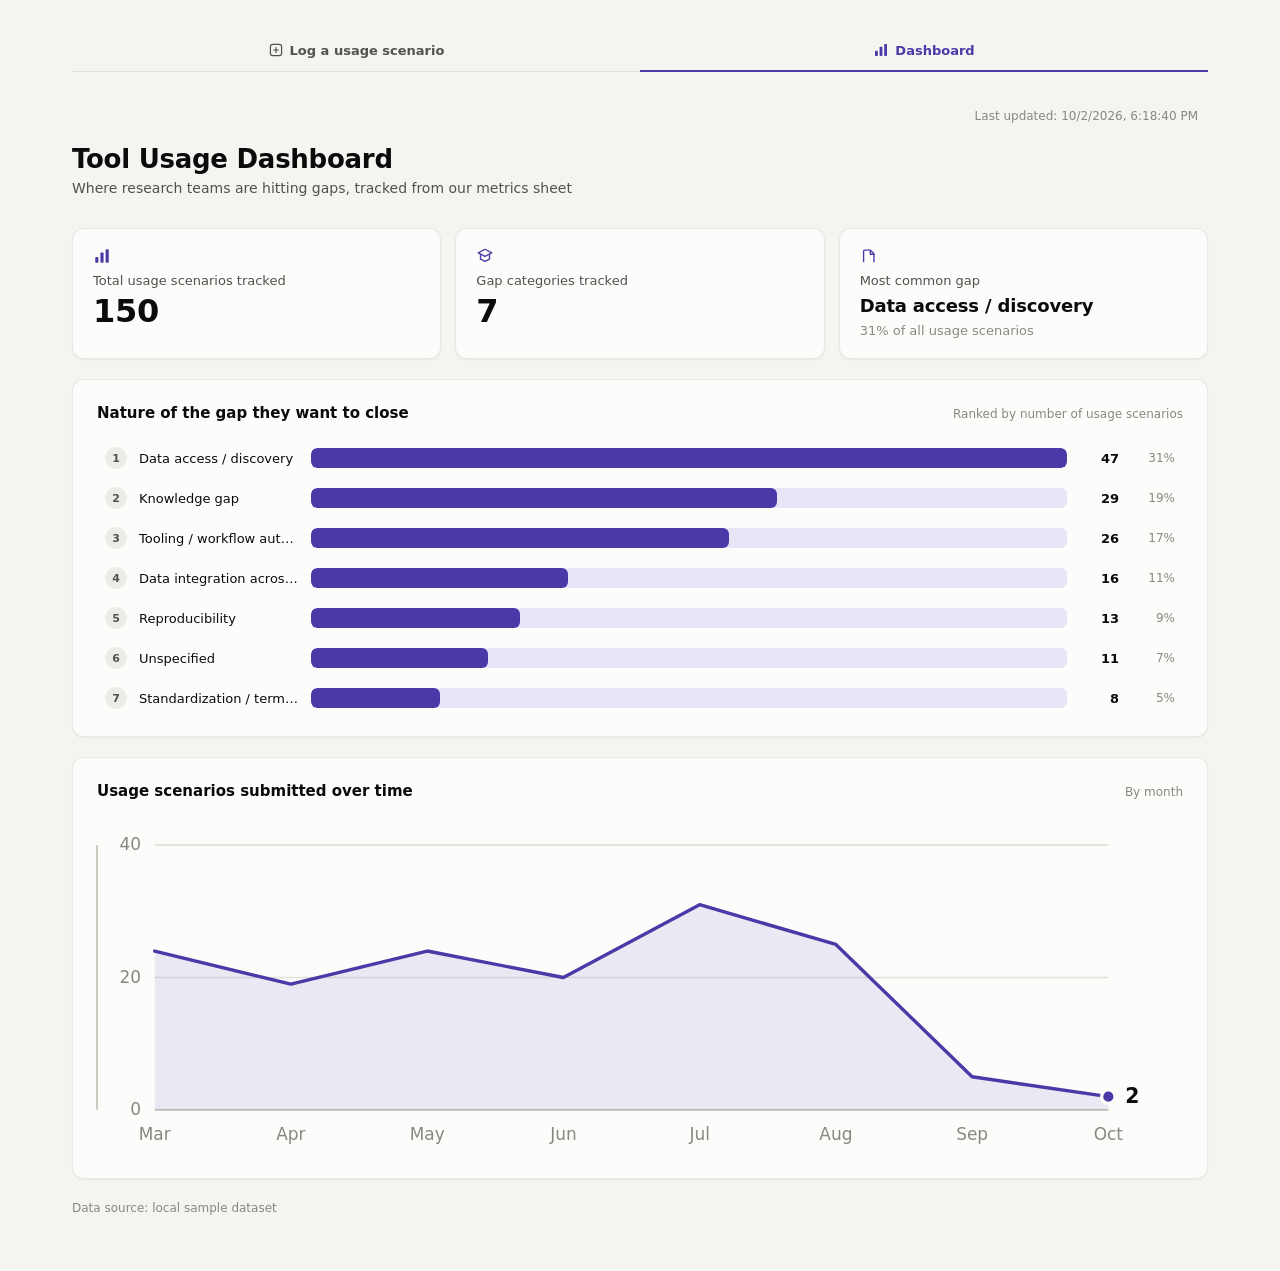
==== docs/index.html @ cf03013d "Add files via upload" ====
<!doctype html>
<html lang="en">
<head>
  <meta charset="utf-8" />
  <meta name="viewport" content="width=device-width, initial-scale=1" />
  <title>Tool Usage Dashboard</title>
  <link rel="stylesheet" href="style.css" />
</head>
<body>
  <main class="page">
    <nav class="tab-bar">
      <a href="submit.html" class="tab-link">
        <svg class="tab-icon" viewBox="0 0 20 20" fill="none" aria-hidden="true">
          <rect x="3" y="3" width="14" height="14" rx="3" stroke="currentColor" stroke-width="1.5"/>
          <path d="M10 7v6M7 10h6" stroke="currentColor" stroke-width="1.5" stroke-linecap="round"/>
        </svg>
        Log a usage scenario
      </a>
      <a href="index.html" class="tab-link is-active">
        <svg class="tab-icon" viewBox="0 0 20 20" fill="none" aria-hidden="true">
          <rect x="2.5" y="11" width="3.5" height="6.5" rx="1" fill="currentColor"/>
          <rect x="8.25" y="6" width="3.5" height="11.5" rx="1" fill="currentColor"/>
          <rect x="14" y="2.5" width="3.5" height="15" rx="1" fill="currentColor"/>
        </svg>
        Dashboard
      </a>
    </nav>

    <header class="page-header">
      <div class="header-top">
        <span class="badge badge-muted" id="last-updated">Last updated: —</span>
      </div>
      <h1>Tool Usage Dashboard</h1>
      <p class="subtitle">Where research teams are hitting gaps, tracked from our metrics sheet</p>
    </header>

    <section class="stat-grid" aria-live="polite">
      <div class="stat-tile">
        <svg class="stat-icon" viewBox="0 0 20 20" fill="none" aria-hidden="true">
          <rect x="2.5" y="11" width="3.5" height="6.5" rx="1" fill="currentColor"/>
          <rect x="8.25" y="6" width="3.5" height="11.5" rx="1" fill="currentColor"/>
          <rect x="14" y="2.5" width="3.5" height="15" rx="1" fill="currentColor"/>
        </svg>
        <span class="stat-label">Total usage scenarios tracked</span>
        <span class="stat-value" id="total-rows">—</span>
      </div>

      <div class="stat-tile">
        <svg class="stat-icon" viewBox="0 0 20 20" fill="none" aria-hidden="true">
          <path d="M2.5 6.5 10 2.5l7.5 4-7.5 4-7.5-4Z" stroke="currentColor" stroke-width="1.5" stroke-linejoin="round"/>
          <path d="M5 8.5v5l5 2.5 5-2.5v-5" stroke="currentColor" stroke-width="1.5" stroke-linejoin="round"/>
        </svg>
        <span class="stat-label">Gap categories tracked</span>
        <span class="stat-value" id="category-count">—</span>
      </div>

      <div class="stat-tile">
        <svg class="stat-icon" viewBox="0 0 20 20" fill="none" aria-hidden="true">
          <path d="M4 17V4.5a1 1 0 0 1 1-1h6.6l3.9 3.9V17" stroke="currentColor" stroke-width="1.5" stroke-linejoin="round"/>
          <path d="M11.5 3.5V8h4.5" stroke="currentColor" stroke-width="1.5" stroke-linejoin="round"/>
        </svg>
        <span class="stat-label">Most common gap</span>
        <span class="stat-value stat-value-text" id="top-category">—</span>
        <span class="stat-sub" id="top-category-pct"></span>
      </div>
    </section>

    <section class="chart-card">
      <div class="chart-card-header">
        <h2>Nature of the gap they want to close</h2>
        <span class="chart-card-sub">Ranked by number of usage scenarios</span>
      </div>
      <div id="chart-empty" class="empty-state" hidden></div>
      <div id="chart-container"></div>
    </section>

    <section class="chart-card">
      <div class="chart-card-header">
        <h2>Usage scenarios submitted over time</h2>
        <span class="chart-card-sub">By month</span>
      </div>
      <div id="trend-empty" class="empty-state" hidden></div>
      <div id="trend-container" class="trend-chart"></div>
    </section>

    <footer class="page-footer">
      <span id="data-source-note">Data source: local sample dataset</span>
    </footer>
  </main>

  <div id="tooltip" class="tooltip" hidden></div>

  <script src="app.js"></script>
</body>
</html>
---- docs/style.css ----
:root {
  color-scheme: light;
  --surface-1: #fcfcfb;
  --page-plane: #f4f4f1;
  --text-primary: #0b0b0b;
  --text-secondary: #52514e;
  --text-muted: #898781;
  --gridline: #e1e0d9;
  --baseline: #c3c2b7;
  --border: rgba(11, 11, 11, 0.08);
  --shadow: rgba(11, 11, 11, 0.06);
  --series-1: #4a3aa7;
  --series-1-hover: #352b7c;
  --series-1-track: #e9e5f7;
  --badge-live-bg: #ece8f9;
  --badge-live-text: #3a2f85;
  --rank-bg: #edece7;
  --status-critical: #d03b3b;
  --status-critical-bg: rgba(208, 59, 59, 0.10);
}

@media (prefers-color-scheme: dark) {
  :root {
    color-scheme: dark;
    --surface-1: #1a1a19;
    --page-plane: #101010;
    --text-primary: #ffffff;
    --text-secondary: #c3c2b7;
    --text-muted: #898781;
    --gridline: #2c2c2a;
    --baseline: #383835;
    --border: rgba(255, 255, 255, 0.09);
    --shadow: rgba(0, 0, 0, 0.35);
    --series-1: #9085e9;
    --series-1-hover: #aba2f0;
    --series-1-track: #241f3d;
    --badge-live-bg: #2a2447;
    --badge-live-text: #b7aef2;
    --rank-bg: #242423;
  }
}

* {
  box-sizing: border-box;
}

body {
  margin: 0;
  background: var(--page-plane);
  color: var(--text-primary);
  font-family: system-ui, -apple-system, "Segoe UI", sans-serif;
}

.page {
  max-width: 1200px;
  margin: 0 auto;
  padding: 32px 32px 56px;
}

/* ---------- Nav ---------- */

.tab-bar {
  display: flex;
  border-bottom: 1px solid var(--border);
  margin-bottom: 32px;
}

.tab-link {
  display: flex;
  align-items: center;
  justify-content: center;
  gap: 6px;
  flex: 1;
  padding: 10px 0 12px;
  font-size: 13px;
  font-weight: 600;
  color: var(--text-secondary);
  text-decoration: none;
  border-bottom: 2px solid transparent;
  margin-bottom: -1px;
}

.tab-link:hover {
  color: var(--text-primary);
}

.tab-link.is-active {
  color: var(--series-1);
  border-bottom-color: var(--series-1);
}

.tab-icon {
  width: 16px;
  height: 16px;
  flex-shrink: 0;
}

/* ---------- Header ---------- */

.header-top {
  display: flex;
  align-items: center;
  justify-content: flex-end;
  gap: 12px;
  margin-bottom: 16px;
}

.badge {
  display: inline-flex;
  align-items: center;
  gap: 6px;
  font-size: 12px;
  font-weight: 600;
  padding: 5px 10px;
  border-radius: 999px;
  white-space: nowrap;
}

.badge-muted {
  background: transparent;
  color: var(--text-muted);
  font-weight: 500;
}

.page-header h1 {
  font-size: 26px;
  font-weight: 700;
  letter-spacing: -0.01em;
  margin: 0 0 6px;
}

.subtitle {
  color: var(--text-secondary);
  margin: 0 0 32px;
  font-size: 14px;
}

/* ---------- Stat tiles ---------- */

.stat-grid {
  display: grid;
  grid-template-columns: repeat(3, 1fr);
  gap: 14px;
  margin-bottom: 20px;
}

@media (max-width: 640px) {
  .stat-grid {
    grid-template-columns: 1fr;
  }
}

.stat-tile {
  display: flex;
  flex-direction: column;
  gap: 6px;
  background: var(--surface-1);
  border: 1px solid var(--border);
  border-radius: 12px;
  padding: 18px 20px 20px;
  box-shadow: 0 1px 2px var(--shadow);
}

.stat-icon {
  width: 18px;
  height: 18px;
  color: var(--series-1);
  margin-bottom: 2px;
}

.stat-label {
  font-size: 13px;
  color: var(--text-secondary);
}

.stat-value {
  font-size: 32px;
  font-weight: 700;
  line-height: 1.1;
  letter-spacing: -0.01em;
  font-variant-numeric: proportional-nums;
}

.stat-value-text {
  font-size: 18px;
  font-weight: 600;
  line-height: 1.3;
}

.stat-sub {
  font-size: 13px;
  color: var(--text-muted);
}

/* ---------- Chart card ---------- */

.chart-card {
  background: var(--surface-1);
  border: 1px solid var(--border);
  border-radius: 12px;
  padding: 24px 24px 20px;
  margin-bottom: 20px;
  box-shadow: 0 1px 2px var(--shadow);
  position: relative;
}

.chart-card-header {
  display: flex;
  align-items: baseline;
  justify-content: space-between;
  gap: 12px;
  margin-bottom: 18px;
  flex-wrap: wrap;
}

.chart-card-header h2 {
  font-size: 15px;
  font-weight: 600;
  margin: 0;
}

.chart-card-sub {
  font-size: 12px;
  color: var(--text-muted);
}

.empty-state {
  color: var(--text-muted);
  font-size: 14px;
  padding: 24px 0;
}

#chart-container {
  display: flex;
  flex-direction: column;
  gap: 4px;
}

.bar-row {
  display: grid;
  grid-template-columns: 22px minmax(0, 160px) 1fr 40px 44px;
  align-items: center;
  gap: 12px;
  padding: 7px 8px;
  border-radius: 8px;
  cursor: pointer;
}

.bar-row:hover,
.bar-row:focus-visible {
  background: color-mix(in srgb, var(--series-1) 6%, transparent);
  outline: none;
}

.bar-row:focus-visible {
  outline: 2px solid var(--series-1);
  outline-offset: -2px;
}

.bar-rank {
  width: 22px;
  height: 22px;
  border-radius: 50%;
  background: var(--rank-bg);
  color: var(--text-secondary);
  font-size: 11px;
  font-weight: 700;
  display: flex;
  align-items: center;
  justify-content: center;
  font-variant-numeric: tabular-nums;
}

.bar-label {
  overflow: hidden;
  text-overflow: ellipsis;
  white-space: nowrap;
  font-size: 13px;
  color: var(--text-primary);
  font-weight: 500;
}

.bar-track {
  height: 20px;
  border-radius: 6px;
  background: var(--series-1-track);
  overflow: hidden;
}

.bar-fill {
  height: 100%;
  background: var(--series-1);
  border-radius: 6px;
  min-width: 6px;
  transition: background 0.1s ease;
}

.bar-row:hover .bar-fill,
.bar-row:focus-visible .bar-fill {
  background: var(--series-1-hover);
}

.bar-value {
  font-size: 13px;
  font-weight: 600;
  color: var(--text-primary);
  font-variant-numeric: tabular-nums;
  text-align: right;
}

.bar-pct {
  font-size: 12px;
  color: var(--text-muted);
  font-variant-numeric: tabular-nums;
  text-align: right;
}

/* ---------- Tooltip ---------- */

.tooltip {
  position: absolute;
  pointer-events: none;
  background: var(--surface-1);
  border: 1px solid var(--border);
  border-radius: 6px;
  padding: 8px 10px;
  font-size: 13px;
  box-shadow: 0 4px 16px var(--shadow);
  white-space: nowrap;
  z-index: 10;
}

.tooltip .tooltip-value {
  font-weight: 700;
  color: var(--text-primary);
}

.tooltip .tooltip-label {
  color: var(--text-secondary);
  margin-left: 6px;
}

/* ---------- Trend chart ---------- */

.trend-chart {
  width: 100%;
}

.trend-svg {
  width: 100%;
  height: auto;
  display: block;
  overflow: visible;
}

.trend-gridline {
  stroke: var(--gridline);
  stroke-width: 1;
}

.trend-baseline {
  stroke: var(--baseline);
  stroke-width: 1;
}

.trend-tick-label,
.trend-month-label {
  font-size: 10px;
  fill: var(--text-muted);
  font-variant-numeric: tabular-nums;
}

.trend-area {
  fill: var(--series-1);
  fill-opacity: 0.1;
  stroke: none;
}

.trend-line {
  fill: none;
  stroke: var(--series-1);
  stroke-width: 2;
  stroke-linejoin: round;
  stroke-linecap: round;
}

.trend-end-dot {
  fill: var(--series-1);
  stroke: var(--surface-1);
  stroke-width: 2;
}

.trend-end-label {
  font-size: 12px;
  font-weight: 700;
  fill: var(--text-primary);
  font-variant-numeric: tabular-nums;
}

.trend-crosshair {
  stroke: var(--baseline);
  stroke-width: 1;
}

/* ---------- Footer ---------- */

.page-footer {
  margin-top: 22px;
  font-size: 12px;
  color: var(--text-muted);
}

/* ---------- Form (submit.html) ---------- */

.form-card {
  max-width: 560px;
}

.form-field {
  display: flex;
  flex-direction: column;
  gap: 6px;
  margin-bottom: 18px;
}

.form-field label {
  font-size: 13px;
  font-weight: 600;
  color: var(--text-primary);
}

.form-field select,
.form-field textarea {
  font: inherit;
  font-size: 14px;
  color: var(--text-primary);
  background: var(--page-plane);
  border: 1px solid var(--border);
  border-radius: 8px;
  padding: 10px 12px;
  resize: vertical;
}

.form-field select:focus,
.form-field textarea:focus {
  outline: 2px solid var(--series-1);
  outline-offset: -1px;
}

.form-checkbox-field {
  display: flex;
  align-items: flex-start;
  gap: 8px;
  margin-bottom: 20px;
}

.form-checkbox-field input[type="checkbox"] {
  width: 16px;
  height: 16px;
  margin-top: 2px;
  accent-color: var(--series-1);
  flex-shrink: 0;
  cursor: pointer;
}

.form-checkbox-field label {
  font-size: 13px;
  color: var(--text-secondary);
  cursor: pointer;
}

.form-submit {
  font: inherit;
  font-size: 14px;
  font-weight: 600;
  color: #ffffff;
  background: var(--series-1);
  border: none;
  border-radius: 8px;
  padding: 11px 20px;
  cursor: pointer;
}

.form-submit:hover:not(:disabled) {
  background: var(--series-1-hover);
}

.form-submit:disabled {
  opacity: 0.6;
  cursor: default;
}

.form-message {
  font-size: 13px;
  padding: 10px 14px;
  border-radius: 8px;
  margin-bottom: 16px;
}

.form-message-success {
  background: var(--badge-live-bg);
  color: var(--badge-live-text);
}

.form-message-success a {
  color: inherit;
  font-weight: 700;
}

.form-message-error {
  background: var(--status-critical-bg);
  color: var(--status-critical);
}
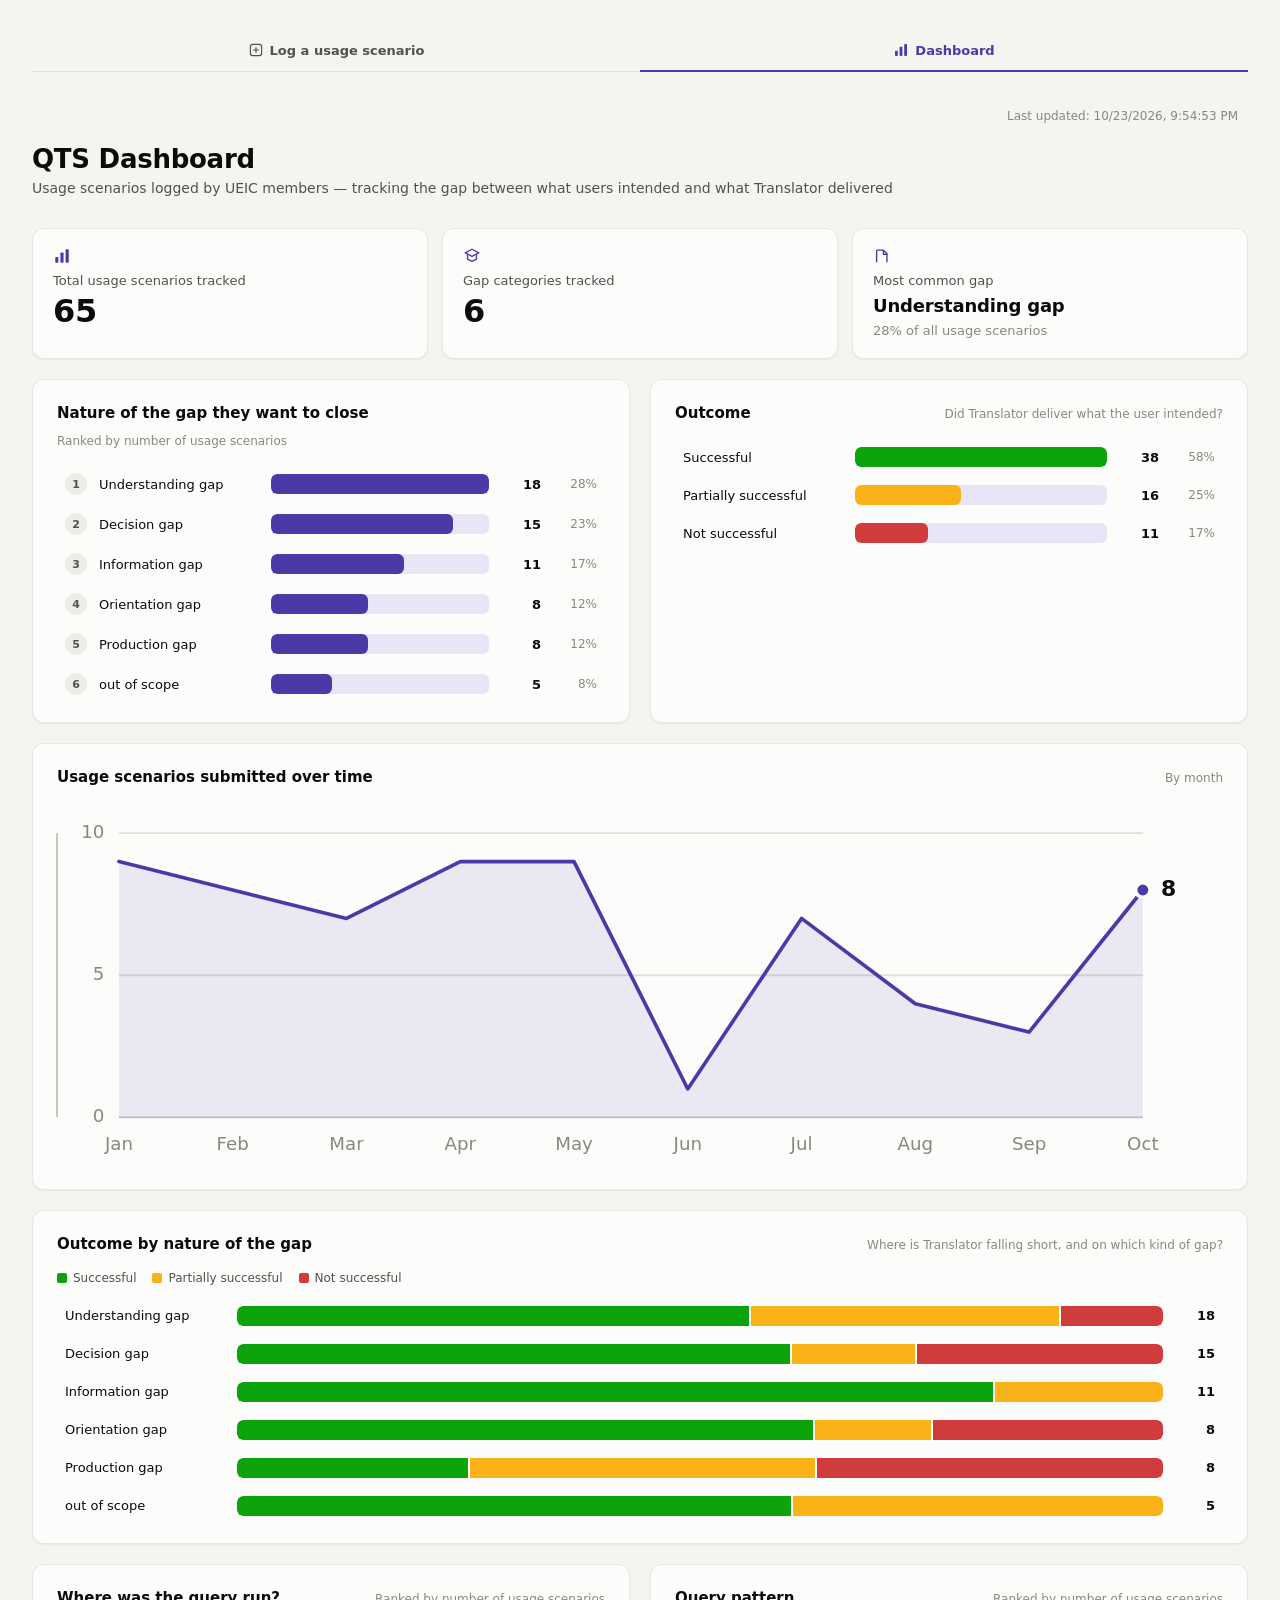
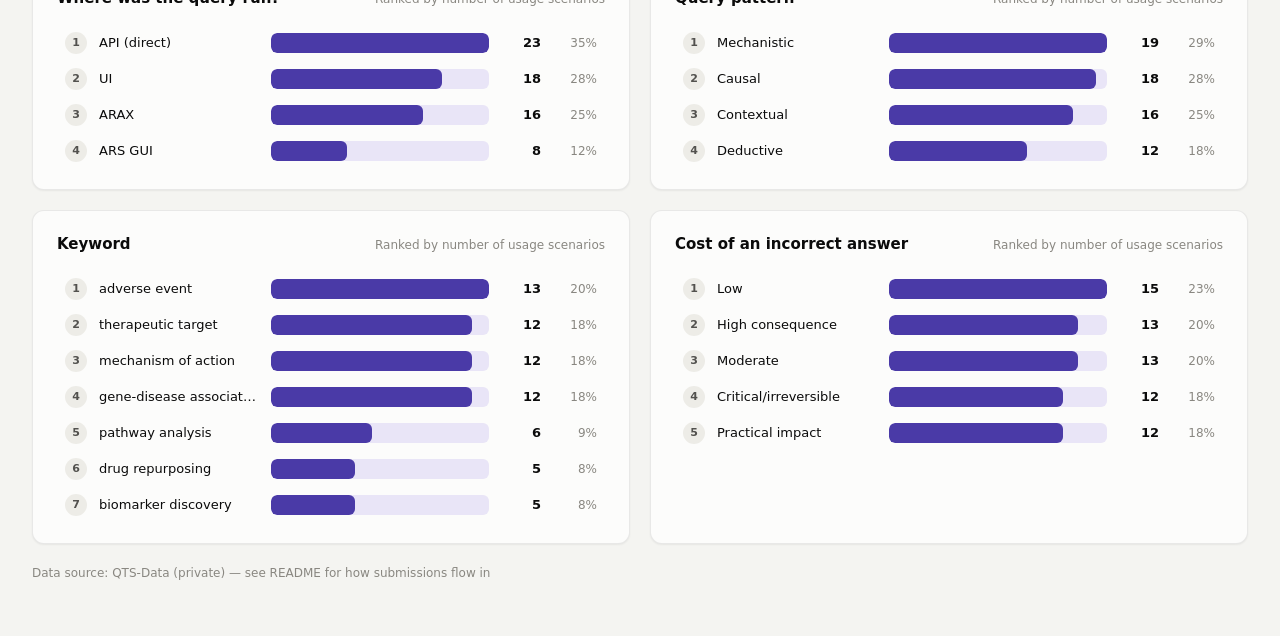
==== commit da1ccf17: "Add files via upload" ====
--- a/docs/index.html
+++ b/docs/index.html
@@ -3,13 +3,13 @@
 <head>
   <meta charset="utf-8" />
   <meta name="viewport" content="width=device-width, initial-scale=1" />
-  <title>Tool Usage Dashboard</title>
+  <title>QTS Dashboard</title>
   <link rel="stylesheet" href="style.css" />
 </head>
 <body>
   <main class="page">
     <nav class="tab-bar">
-      <a href="submit.html" class="tab-link">
+      <a href="log-scenario.html" class="tab-link">
         <svg class="tab-icon" viewBox="0 0 20 20" fill="none" aria-hidden="true">
           <rect x="3" y="3" width="14" height="14" rx="3" stroke="currentColor" stroke-width="1.5"/>
           <path d="M10 7v6M7 10h6" stroke="currentColor" stroke-width="1.5" stroke-linecap="round"/>
@@ -30,8 +30,8 @@
       <div class="header-top">
         <span class="badge badge-muted" id="last-updated">Last updated: —</span>
       </div>
-      <h1>Tool Usage Dashboard</h1>
-      <p class="subtitle">Where research teams are hitting gaps, tracked from our metrics sheet</p>
+      <h1>QTS Dashboard</h1>
+      <p class="subtitle">Usage scenarios logged by UEIC members — tracking the gap between what users intended and what Translator delivered</p>
     </header>
 
     <section class="stat-grid" aria-live="polite">
@@ -65,26 +65,91 @@
       </div>
     </section>
 
-    <section class="chart-card">
-      <div class="chart-card-header">
-        <h2>Nature of the gap they want to close</h2>
-        <span class="chart-card-sub">Ranked by number of usage scenarios</span>
-      </div>
-      <div id="chart-empty" class="empty-state" hidden></div>
-      <div id="chart-container"></div>
-    </section>
+    <div class="chart-grid">
 
-    <section class="chart-card">
-      <div class="chart-card-header">
-        <h2>Usage scenarios submitted over time</h2>
-        <span class="chart-card-sub">By month</span>
-      </div>
-      <div id="trend-empty" class="empty-state" hidden></div>
-      <div id="trend-container" class="trend-chart"></div>
-    </section>
+      <section class="chart-card">
+        <div class="chart-card-header">
+          <h2>Nature of the gap they want to close</h2>
+          <span class="chart-card-sub">Ranked by number of usage scenarios</span>
+        </div>
+        <div id="chart-empty" class="empty-state" hidden></div>
+        <div id="chart-container"></div>
+      </section>
+
+      <section class="chart-card">
+        <div class="chart-card-header">
+          <h2>Outcome</h2>
+          <span class="chart-card-sub">Did Translator deliver what the user intended?</span>
+        </div>
+        <div id="outcome-empty" class="empty-state" hidden></div>
+        <div id="outcome-container"></div>
+      </section>
+
+      <section class="chart-card chart-span-2">
+        <div class="chart-card-header">
+          <h2>Usage scenarios submitted over time</h2>
+          <span class="chart-card-sub">By month</span>
+        </div>
+        <div id="trend-empty" class="empty-state" hidden></div>
+        <div id="trend-container" class="trend-chart"></div>
+      </section>
+
+      <section class="chart-card chart-span-2">
+        <div class="chart-card-header">
+          <h2>Outcome by nature of the gap</h2>
+          <span class="chart-card-sub">Where is Translator falling short, and on which kind of gap?</span>
+        </div>
+        <div id="outcome-by-gap-empty" class="empty-state" hidden></div>
+        <div id="outcome-by-gap-container">
+          <div class="stacked-legend">
+            <span class="legend-item"><span class="legend-swatch legend-swatch-good"></span>Successful</span>
+            <span class="legend-item"><span class="legend-swatch legend-swatch-warning"></span>Partially successful</span>
+            <span class="legend-item"><span class="legend-swatch legend-swatch-critical"></span>Not successful</span>
+          </div>
+          <div id="outcome-by-gap-rows" class="stacked-rows"></div>
+        </div>
+      </section>
+
+      <section class="chart-card">
+        <div class="chart-card-header">
+          <h2>Where was the query run?</h2>
+          <span class="chart-card-sub">Ranked by number of usage scenarios</span>
+        </div>
+        <div id="where-run-empty" class="empty-state" hidden></div>
+        <div id="where-run-container"></div>
+      </section>
+
+      <section class="chart-card">
+        <div class="chart-card-header">
+          <h2>Query pattern</h2>
+          <span class="chart-card-sub">Ranked by number of usage scenarios</span>
+        </div>
+        <div id="query-pattern-empty" class="empty-state" hidden></div>
+        <div id="query-pattern-container"></div>
+      </section>
+
+      <section class="chart-card">
+        <div class="chart-card-header">
+          <h2>Keyword</h2>
+          <span class="chart-card-sub">Ranked by number of usage scenarios</span>
+        </div>
+        <div id="keyword-empty" class="empty-state" hidden></div>
+        <div id="keyword-container"></div>
+      </section>
+
+      <section class="chart-card">
+        <div class="chart-card-header">
+          <h2>Cost of an incorrect answer</h2>
+          <span class="chart-card-sub">Ranked by number of usage scenarios</span>
+        </div>
+        <div id="cost-of-error-empty" class="empty-state" hidden></div>
+        <div id="cost-of-error-container"></div>
+      </section>
+
+    </div>
 
     <footer class="page-footer">
-      <span id="data-source-note">Data source: local sample dataset</span>
+      <span id="data-source-note">Data source: QTS-Data (private) — see README for how submissions flow in</span>
     </footer>
   </main>
 
--- a/docs/style.css
+++ b/docs/style.css
@@ -17,6 +17,20 @@
   --rank-bg: #edece7;
   --status-critical: #d03b3b;
   --status-critical-bg: rgba(208, 59, 59, 0.10);
+  /* Status palette -- fixed, never themed (same values in light/dark per
+     the dataviz skill's reference palette). Used for the Outcome chart's
+     Y/Partial/N, which carries inherent good/warn/bad meaning, not
+     generic categorical identity. */
+  --status-good: #0ca30c;
+  --status-warning: #fab219;
+  /* log-scenario.html section accents, matching DataDictionary.pdf's 4
+     category colors (approximate -- tune against the PDF directly if the
+     exact hues matter). Used as section accents only, not the site's
+     primary brand color. */
+  --cat-admin: #1f6b4f;
+  --cat-usecase: #9c6f05;
+  --cat-query: #2f8f5b;
+  --cat-outcome: #2a5fa0;
 }
 
 @media (prefers-color-scheme: dark) {
@@ -37,6 +51,10 @@
     --badge-live-bg: #2a2447;
     --badge-live-text: #b7aef2;
     --rank-bg: #242423;
+    --cat-admin: #4fcfa0;
+    --cat-usecase: #e0b23e;
+    --cat-query: #6bd99b;
+    --cat-outcome: #7da8e0;
   }
 }
 
@@ -52,7 +70,7 @@
 }
 
 .page {
-  max-width: 1200px;
+  max-width: 1600px;
   margin: 0 auto;
   padding: 32px 32px 56px;
 }
@@ -192,6 +210,31 @@
   color: var(--text-muted);
 }
 
+/* ---------- Chart grid ---------- */
+
+.chart-grid {
+  display: grid;
+  grid-template-columns: repeat(2, minmax(0, 1fr));
+  gap: 20px;
+  margin-bottom: 20px;
+}
+
+.chart-grid .chart-card {
+  margin-bottom: 0;
+}
+
+/* Charts that need the full row -- the trend line (many x-axis points)
+   and the outcome-by-gap breakdown (a legend + several stacked rows). */
+.chart-span-2 {
+  grid-column: 1 / -1;
+}
+
+@media (max-width: 860px) {
+  .chart-grid {
+    grid-template-columns: 1fr;
+  }
+}
+
 /* ---------- Chart card ---------- */
 
 .chart-card {
@@ -230,15 +273,16 @@
   padding: 24px 0;
 }
 
-#chart-container {
+#chart-container,
+#outcome-container {
   display: flex;
   flex-direction: column;
   gap: 4px;
 }
 
-.bar-row {
+.bar-row,
+.outcome-row {
   display: grid;
-  grid-template-columns: 22px minmax(0, 160px) 1fr 40px 44px;
   align-items: center;
   gap: 12px;
   padding: 7px 8px;
@@ -246,13 +290,25 @@
   cursor: pointer;
 }
 
+.bar-row {
+  grid-template-columns: 22px minmax(0, 160px) 1fr 40px 44px;
+}
+
+/* No rank column — outcome is a fixed 3-state scale, not ranked by count. */
+.outcome-row {
+  grid-template-columns: minmax(0, 160px) 1fr 40px 44px;
+}
+
 .bar-row:hover,
-.bar-row:focus-visible {
+.bar-row:focus-visible,
+.outcome-row:hover,
+.outcome-row:focus-visible {
   background: color-mix(in srgb, var(--series-1) 6%, transparent);
   outline: none;
 }
 
-.bar-row:focus-visible {
+.bar-row:focus-visible,
+.outcome-row:focus-visible {
   outline: 2px solid var(--series-1);
   outline-offset: -2px;
 }
@@ -300,6 +356,26 @@
   background: var(--series-1-hover);
 }
 
+/* Outcome carries inherent good/warn/bad meaning, so its fill uses the
+   fixed status palette instead of the brand hue -- never color alone,
+   always paired with the row's own text label. */
+.bar-fill-good {
+  background: var(--status-good);
+}
+
+.bar-fill-warning {
+  background: var(--status-warning);
+}
+
+.bar-fill-critical {
+  background: var(--status-critical);
+}
+
+.outcome-row:hover .bar-fill,
+.outcome-row:focus-visible .bar-fill {
+  filter: brightness(0.88);
+}
+
 .bar-value {
   font-size: 13px;
   font-weight: 600;
@@ -311,6 +387,117 @@
 .bar-pct {
   font-size: 12px;
   color: var(--text-muted);
+  font-variant-numeric: tabular-nums;
+  text-align: right;
+}
+
+/* ---------- Stacked chart (outcome by gap) ---------- */
+
+.stacked-legend {
+  display: flex;
+  gap: 16px;
+  flex-wrap: wrap;
+  margin-bottom: 14px;
+}
+
+.legend-item {
+  display: flex;
+  align-items: center;
+  gap: 6px;
+  font-size: 12px;
+  color: var(--text-secondary);
+}
+
+.legend-swatch {
+  width: 10px;
+  height: 10px;
+  border-radius: 2px;
+  flex-shrink: 0;
+}
+
+.legend-swatch-good {
+  background: var(--status-good);
+}
+
+.legend-swatch-warning {
+  background: var(--status-warning);
+}
+
+.legend-swatch-critical {
+  background: var(--status-critical);
+}
+
+.stacked-rows {
+  display: flex;
+  flex-direction: column;
+  gap: 4px;
+}
+
+.stacked-row {
+  display: grid;
+  grid-template-columns: minmax(0, 160px) 1fr 40px;
+  align-items: center;
+  gap: 12px;
+  padding: 7px 8px;
+  border-radius: 8px;
+  cursor: pointer;
+}
+
+.stacked-row:hover {
+  background: color-mix(in srgb, var(--series-1) 6%, transparent);
+}
+
+.stacked-label {
+  overflow: hidden;
+  text-overflow: ellipsis;
+  white-space: nowrap;
+  font-size: 13px;
+  color: var(--text-primary);
+  font-weight: 500;
+}
+
+.stacked-track {
+  height: 20px;
+  border-radius: 6px;
+  display: flex;
+  gap: 2px; /* the surface-color gap between segments */
+  overflow: hidden;
+}
+
+.stacked-segment {
+  height: 100%;
+  cursor: pointer;
+}
+
+.stacked-segment:focus-visible {
+  outline: 2px solid var(--text-primary);
+  outline-offset: -2px;
+}
+
+.stacked-segment:first-child {
+  border-radius: 6px 0 0 6px;
+}
+
+.stacked-segment:last-child {
+  border-radius: 0 6px 6px 0;
+}
+
+.stacked-segment-good {
+  background: var(--status-good);
+}
+
+.stacked-segment-warning {
+  background: var(--status-warning);
+}
+
+.stacked-segment-critical {
+  background: var(--status-critical);
+}
+
+.stacked-total {
+  font-size: 13px;
+  font-weight: 600;
+  color: var(--text-primary);
   font-variant-numeric: tabular-nums;
   text-align: right;
 }
@@ -410,17 +597,79 @@
   color: var(--text-muted);
 }
 
-/* ---------- Form (submit.html) ---------- */
+/* ---------- Form (log-scenario.html) ---------- */
 
 .form-card {
-  max-width: 560px;
+  max-width: 960px;
+}
+
+.form-section {
+  border-left: 3px solid transparent;
+  padding-left: 20px;
+  margin-bottom: 28px;
+}
+
+.form-section-title {
+  font-size: 14px;
+  font-weight: 700;
+  margin: 0 0 14px;
+}
+
+.form-section-note {
+  font-size: 12px;
+  color: var(--text-muted);
+  margin: -8px 0 16px;
+  grid-column: 1 / -1;
+}
+
+/* A 6-column base grid so rows of 2 or 3 fields both land evenly: a plain
+   .form-field spans half a row (3/6, the default); .form-field-third spans
+   a third (2/6, for 3-up rows); .form-field-full spans the whole row. */
+.form-section-fields {
+  display: grid;
+  grid-template-columns: repeat(6, minmax(0, 1fr));
+  gap: 18px 20px;
+}
+
+@media (max-width: 860px) {
+  .form-section-fields {
+    grid-template-columns: repeat(2, minmax(0, 1fr));
+  }
+  .form-field-third {
+    grid-column: span 1;
+  }
+}
+
+@media (max-width: 520px) {
+  .form-section-fields {
+    grid-template-columns: 1fr;
+  }
+  .form-field-third {
+    grid-column: span 1;
+  }
+}
+
+.form-field-third {
+  grid-column: span 2;
+}
+
+.form-field-full {
+  grid-column: 1 / -1;
+}
+
+/* #outcome-followups wraps a group of conditional fields; when visible its
+   children need to participate directly in the parent .form-section-fields
+   grid (not sit in their own nested box). When JS sets [hidden], the
+   browser's own [hidden] { display: none } default takes over as normal. */
+#outcome-followups:not([hidden]) {
+  display: contents;
 }
 
 .form-field {
+  grid-column: span 3;
   display: flex;
   flex-direction: column;
   gap: 6px;
-  margin-bottom: 18px;
 }
 
 .form-field label {
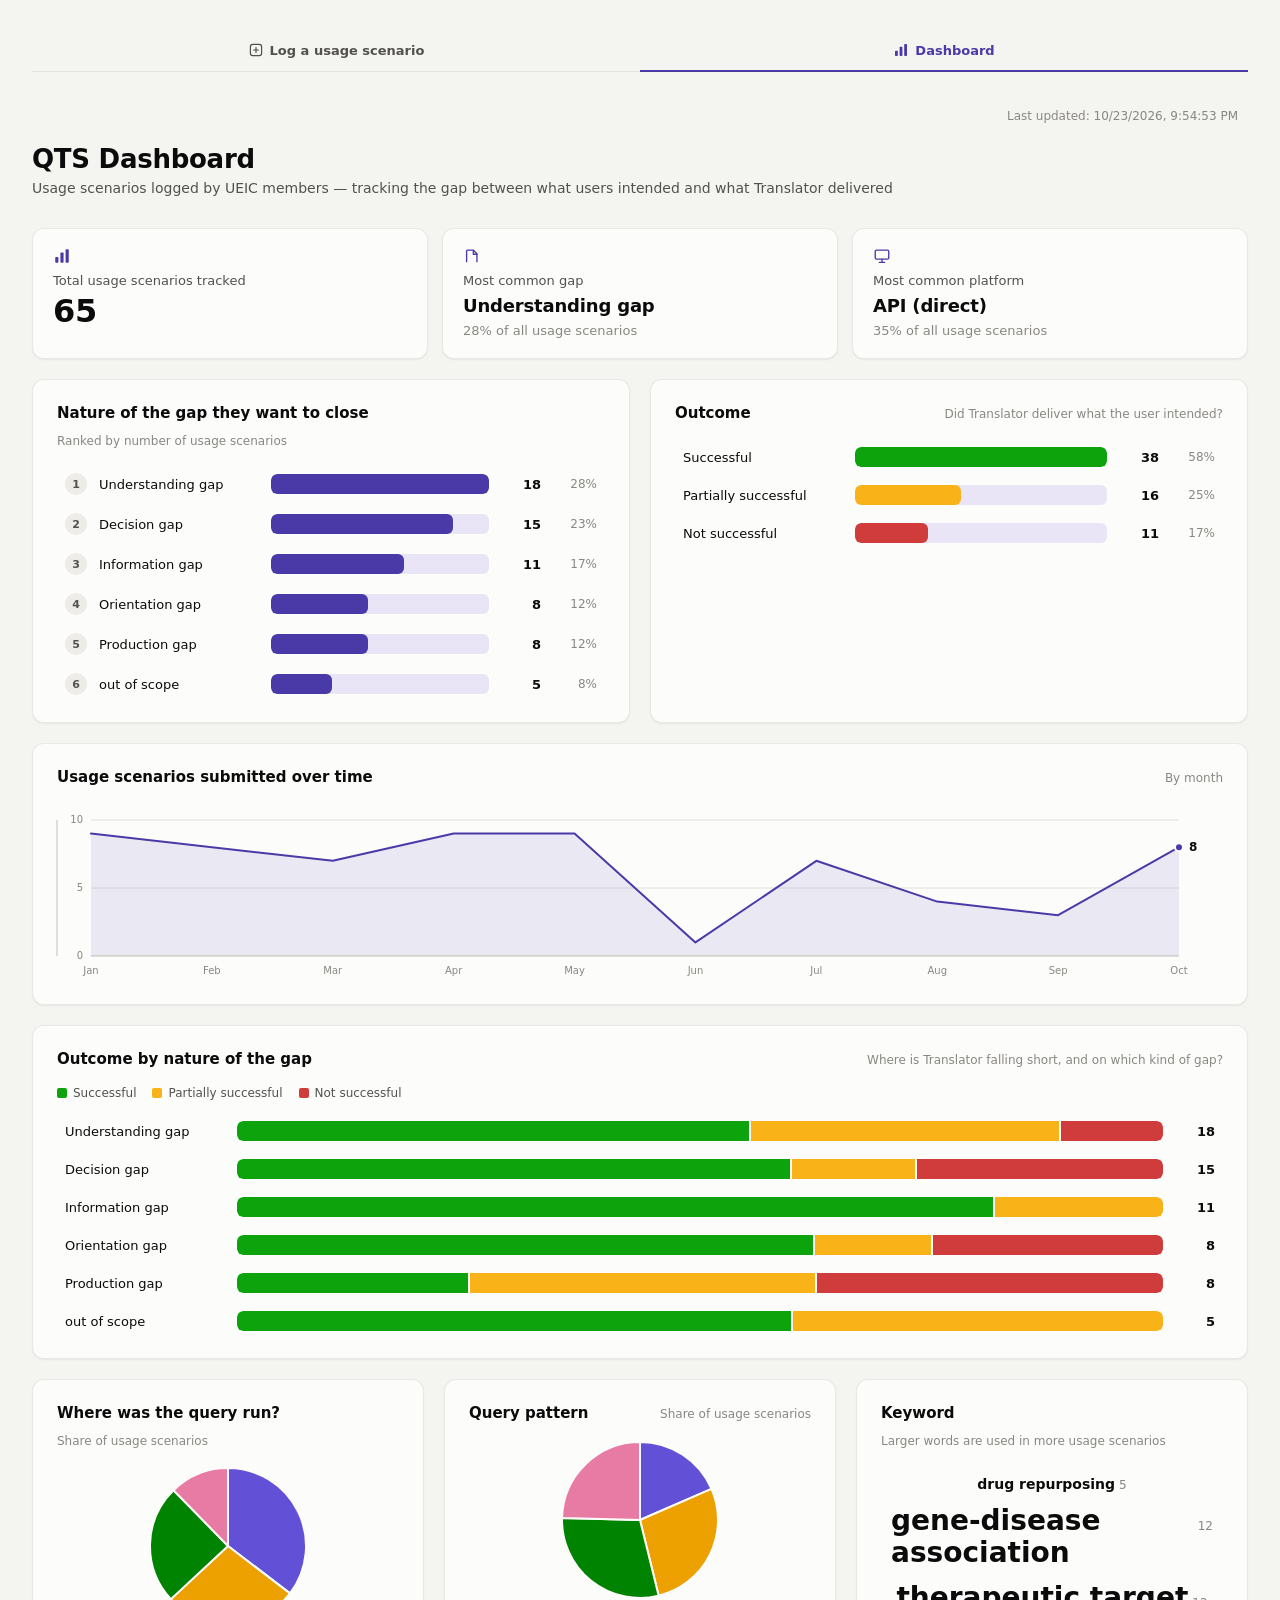
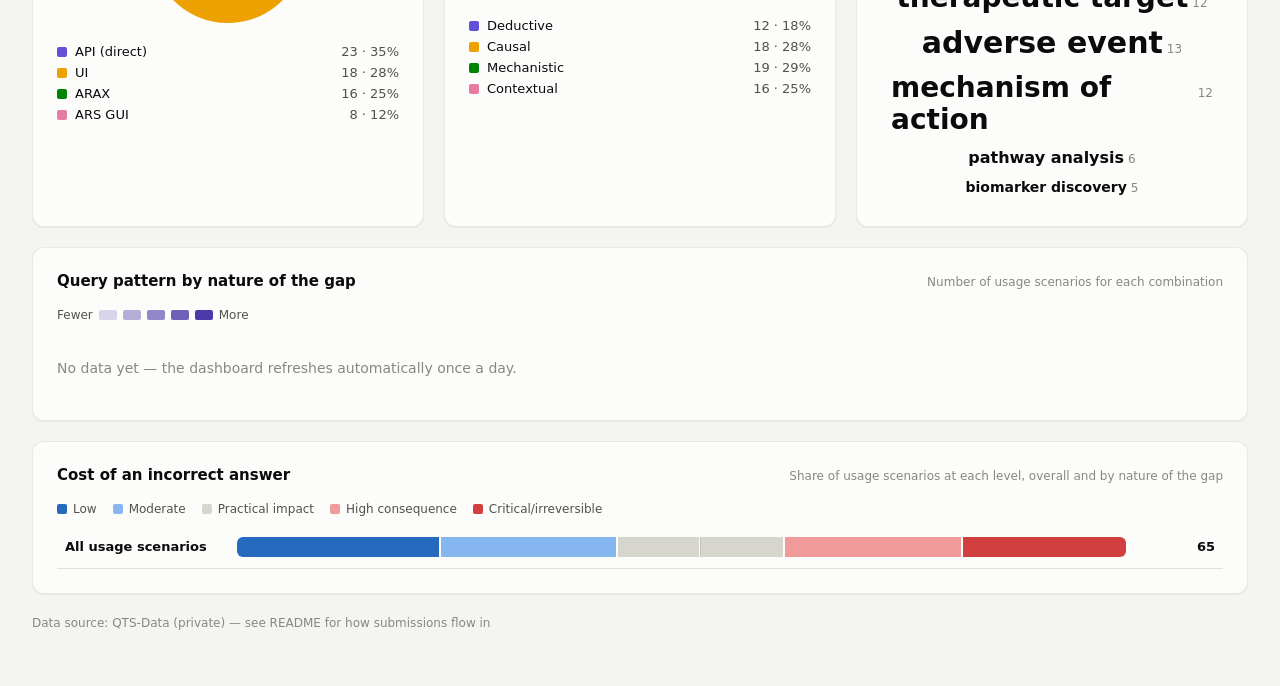
==== commit f65a9886: "🚀 new plots" ====
--- a/docs/index.html
+++ b/docs/index.html
@@ -47,21 +47,22 @@
 
       <div class="stat-tile">
         <svg class="stat-icon" viewBox="0 0 20 20" fill="none" aria-hidden="true">
-          <path d="M2.5 6.5 10 2.5l7.5 4-7.5 4-7.5-4Z" stroke="currentColor" stroke-width="1.5" stroke-linejoin="round"/>
-          <path d="M5 8.5v5l5 2.5 5-2.5v-5" stroke="currentColor" stroke-width="1.5" stroke-linejoin="round"/>
-        </svg>
-        <span class="stat-label">Gap categories tracked</span>
-        <span class="stat-value" id="category-count">—</span>
-      </div>
-
-      <div class="stat-tile">
-        <svg class="stat-icon" viewBox="0 0 20 20" fill="none" aria-hidden="true">
           <path d="M4 17V4.5a1 1 0 0 1 1-1h6.6l3.9 3.9V17" stroke="currentColor" stroke-width="1.5" stroke-linejoin="round"/>
           <path d="M11.5 3.5V8h4.5" stroke="currentColor" stroke-width="1.5" stroke-linejoin="round"/>
         </svg>
         <span class="stat-label">Most common gap</span>
         <span class="stat-value stat-value-text" id="top-category">—</span>
         <span class="stat-sub" id="top-category-pct"></span>
+      </div>
+
+      <div class="stat-tile">
+        <svg class="stat-icon" viewBox="0 0 20 20" fill="none" aria-hidden="true">
+          <rect x="2.5" y="3.5" width="15" height="10" rx="1.5" stroke="currentColor" stroke-width="1.5"/>
+          <path d="M7 17h6M10 13.5V17" stroke="currentColor" stroke-width="1.5" stroke-linecap="round"/>
+        </svg>
+        <span class="stat-label">Most common platform</span>
+        <span class="stat-value stat-value-text" id="top-platform">—</span>
+        <span class="stat-sub" id="top-platform-pct"></span>
       </div>
     </section>
 
@@ -110,40 +111,71 @@
         </div>
       </section>
 
-      <section class="chart-card">
+      <!-- Three compact cards share one row (pies + word cloud). -->
+      <div class="chart-row-3 chart-span-2">
+        <section class="chart-card">
+          <div class="chart-card-header">
+            <h2>Where was the query run?</h2>
+            <span class="chart-card-sub">Share of usage scenarios</span>
+          </div>
+          <div id="where-run-empty" class="empty-state" hidden></div>
+          <div id="where-run-container"></div>
+        </section>
+
+        <section class="chart-card">
+          <div class="chart-card-header">
+            <h2>Query pattern</h2>
+            <span class="chart-card-sub">Share of usage scenarios</span>
+          </div>
+          <div id="query-pattern-empty" class="empty-state" hidden></div>
+          <div id="query-pattern-container"></div>
+        </section>
+
+        <section class="chart-card">
+          <div class="chart-card-header">
+            <h2>Keyword</h2>
+            <span class="chart-card-sub">Larger words are used in more usage scenarios</span>
+          </div>
+          <div id="keyword-empty" class="empty-state" hidden></div>
+          <div id="keyword-container"></div>
+        </section>
+      </div>
+
+      <section class="chart-card chart-span-2">
         <div class="chart-card-header">
-          <h2>Where was the query run?</h2>
-          <span class="chart-card-sub">Ranked by number of usage scenarios</span>
+          <h2>Query pattern by nature of the gap</h2>
+          <span class="chart-card-sub">Number of usage scenarios for each combination</span>
         </div>
-        <div id="where-run-empty" class="empty-state" hidden></div>
-        <div id="where-run-container"></div>
+        <div class="heat-legend" aria-hidden="true">
+          <span>Fewer</span>
+          <span class="legend-swatch heat-1"></span>
+          <span class="legend-swatch heat-2"></span>
+          <span class="legend-swatch heat-3"></span>
+          <span class="legend-swatch heat-4"></span>
+          <span class="legend-swatch heat-5"></span>
+          <span>More</span>
+        </div>
+        <div id="pattern-by-gap-empty" class="empty-state" hidden></div>
+        <div id="pattern-by-gap-container" class="heatmap-scroll"></div>
       </section>
 
-      <section class="chart-card">
-        <div class="chart-card-header">
-          <h2>Query pattern</h2>
-          <span class="chart-card-sub">Ranked by number of usage scenarios</span>
-        </div>
-        <div id="query-pattern-empty" class="empty-state" hidden></div>
-        <div id="query-pattern-container"></div>
-      </section>
-
-      <section class="chart-card">
-        <div class="chart-card-header">
-          <h2>Keyword</h2>
-          <span class="chart-card-sub">Ranked by number of usage scenarios</span>
-        </div>
-        <div id="keyword-empty" class="empty-state" hidden></div>
-        <div id="keyword-container"></div>
-      </section>
-
-      <section class="chart-card">
+      <section class="chart-card chart-span-2">
         <div class="chart-card-header">
           <h2>Cost of an incorrect answer</h2>
-          <span class="chart-card-sub">Ranked by number of usage scenarios</span>
+          <span class="chart-card-sub">Share of usage scenarios at each level, overall and by nature of the gap</span>
         </div>
         <div id="cost-of-error-empty" class="empty-state" hidden></div>
-        <div id="cost-of-error-container"></div>
+        <div id="cost-of-error-container">
+          <div class="stacked-legend">
+            <span class="legend-item"><span class="legend-swatch diverging-1"></span>Low</span>
+            <span class="legend-item"><span class="legend-swatch diverging-2"></span>Moderate</span>
+            <span class="legend-item"><span class="legend-swatch diverging-3"></span>Practical impact</span>
+            <span class="legend-item"><span class="legend-swatch diverging-4"></span>High consequence</span>
+            <span class="legend-item"><span class="legend-swatch diverging-5"></span>Critical/irreversible</span>
+          </div>
+          <div id="cost-of-error-rows" class="diverging-rows"></div>
+          <p id="cost-of-error-note" class="chart-note" hidden></p>
+        </div>
       </section>
 
     </div>
--- a/docs/style.css
+++ b/docs/style.css
@@ -31,6 +31,36 @@
   --cat-usecase: #9c6f05;
   --cat-query: #2f8f5b;
   --cat-outcome: #2a5fa0;
+  /* Diverging blue <-> red with a neutral gray midpoint (cost of an
+     incorrect answer: Low ... Critical). Each arm validated as a one-hue
+     ordinal ramp with the dataviz skill's validator, per mode. */
+  --diverging-1: #256abf;
+  --diverging-2: #86b6ef;
+  --diverging-3: #d6d5ce;
+  --diverging-4: #f09a99;
+  --diverging-5: #d13f3e;
+  /* Heatmap: 5 steps of the brand purple mixed toward the surface, few ->
+     many, with the label ink that stays legible on each step. Defined via
+     var() so they follow --series-1/--surface-1 into dark mode. */
+  --heat-1: color-mix(in srgb, var(--series-1) 20%, var(--surface-1));
+  --heat-2: color-mix(in srgb, var(--series-1) 40%, var(--surface-1));
+  --heat-3: color-mix(in srgb, var(--series-1) 60%, var(--surface-1));
+  --heat-4: color-mix(in srgb, var(--series-1) 80%, var(--surface-1));
+  --heat-5: var(--series-1);
+  --heat-1-text: var(--text-primary);
+  --heat-2-text: var(--text-primary);
+  --heat-3-text: #ffffff;
+  --heat-4-text: #ffffff;
+  --heat-5-text: #ffffff;
+  /* Pie slices (where run, query pattern): categorical, fixed order, never
+     cycled -- a 5th+ category folds into a gray "Other". Validated all-pairs
+     with the dataviz skill's checker (light: all pass; dark: CVD in the
+     6-8 band, covered by the 2px slice gaps + labeled legend). */
+  --pie-1: #6250d6;
+  --pie-2: #eda100;
+  --pie-3: #008300;
+  --pie-4: #e87ba4;
+  --pie-other: #a9a8a0;
 }
 
 @media (prefers-color-scheme: dark) {
@@ -55,6 +85,26 @@
     --cat-usecase: #e0b23e;
     --cat-query: #6bd99b;
     --cat-outcome: #7da8e0;
+    --diverging-1: #5598e7;
+    --diverging-2: #1c5cab;
+    --diverging-3: #4a4a46;
+    --diverging-4: #9e4544;
+    --diverging-5: #e66767;
+    --heat-1: color-mix(in srgb, var(--series-1) 20%, var(--surface-1));
+    --heat-2: color-mix(in srgb, var(--series-1) 40%, var(--surface-1));
+    --heat-3: color-mix(in srgb, var(--series-1) 60%, var(--surface-1));
+    --heat-4: color-mix(in srgb, var(--series-1) 80%, var(--surface-1));
+    --heat-5: var(--series-1);
+    --heat-1-text: #ffffff;
+    --heat-2-text: #ffffff;
+    --heat-3-text: #ffffff;
+    --heat-4-text: #0b0b0b;
+    --heat-5-text: #0b0b0b;
+    --pie-1: #9085e9;
+    --pie-2: #c98500;
+    --pie-3: #008300;
+    --pie-4: #d55181;
+    --pie-other: #6a6964;
   }
 }
 
@@ -229,8 +279,17 @@
   grid-column: 1 / -1;
 }
 
+/* A full-width row holding three compact cards (the two pies + the
+   keyword cloud). */
+.chart-row-3 {
+  display: grid;
+  grid-template-columns: repeat(3, minmax(0, 1fr));
+  gap: 20px;
+}
+
 @media (max-width: 860px) {
-  .chart-grid {
+  .chart-grid,
+  .chart-row-3 {
     grid-template-columns: 1fr;
   }
 }
@@ -502,6 +561,272 @@
   text-align: right;
 }
 
+/* ---------- Diverging chart (cost of an incorrect answer) ---------- */
+
+.diverging-1 { background: var(--diverging-1); }
+.diverging-2 { background: var(--diverging-2); }
+.diverging-3 { background: var(--diverging-3); }
+.diverging-4 { background: var(--diverging-4); }
+.diverging-5 { background: var(--diverging-5); }
+
+.diverging-rows {
+  display: flex;
+  flex-direction: column;
+  gap: 4px;
+}
+
+.diverging-row {
+  display: grid;
+  grid-template-columns: minmax(0, 160px) 1fr 40px;
+  align-items: center;
+  gap: 12px;
+  padding: 7px 8px;
+  border-radius: 8px;
+}
+
+.diverging-row:hover {
+  background: color-mix(in srgb, var(--series-1) 6%, transparent);
+}
+
+/* The overall row sits apart from the per-gap rows below it. */
+.diverging-row-overall {
+  border-bottom: 1px solid var(--gridline);
+  border-radius: 8px 8px 0 0;
+  padding-bottom: 11px;
+  margin-bottom: 4px;
+}
+
+.diverging-row-overall .stacked-label {
+  font-weight: 700;
+}
+
+.diverging-track {
+  display: grid;
+  grid-template-columns: 1fr 1fr;
+  height: 20px;
+  /* the center line every row diverges from */
+  background: linear-gradient(var(--baseline), var(--baseline)) center / 1px 100% no-repeat;
+}
+
+.diverging-half {
+  display: flex;
+  gap: 2px; /* the surface-color gap between segments */
+  height: 100%;
+}
+
+.diverging-half-left {
+  justify-content: flex-end;
+  padding-right: 1px;
+}
+
+.diverging-half-right {
+  padding-left: 1px;
+}
+
+.diverging-segment {
+  height: 100%;
+  cursor: pointer;
+}
+
+.diverging-segment:focus-visible {
+  outline: 2px solid var(--text-primary);
+  outline-offset: -2px;
+}
+
+/* Rounded only at each bar's outer ends -- the center stays square. */
+.diverging-half-left .diverging-segment:first-child {
+  border-radius: 6px 0 0 6px;
+}
+
+.diverging-half-right .diverging-segment:last-child {
+  border-radius: 0 6px 6px 0;
+}
+
+.chart-note {
+  font-size: 12px;
+  color: var(--text-muted);
+  margin: 12px 0 0;
+}
+
+/* ---------- Heatmap (query pattern x gap) ---------- */
+
+.heatmap-scroll {
+  overflow-x: auto;
+}
+
+.heatmap {
+  display: grid;
+  gap: 2px;
+  min-width: 520px;
+  font-variant-numeric: tabular-nums;
+}
+
+.heatmap-col-label {
+  font-size: 12px;
+  color: var(--text-secondary);
+  text-align: center;
+  padding: 0 4px 6px;
+}
+
+.heatmap-row-label {
+  font-size: 13px;
+  font-weight: 500;
+  color: var(--text-primary);
+  overflow: hidden;
+  text-overflow: ellipsis;
+  white-space: nowrap;
+  align-self: center;
+  padding-right: 8px;
+}
+
+.heatmap-total-label {
+  color: var(--text-secondary);
+  font-weight: 600;
+}
+
+.heatmap-cell {
+  height: 40px;
+  border-radius: 4px;
+  display: flex;
+  align-items: center;
+  justify-content: center;
+  font-size: 13px;
+  font-weight: 600;
+  color: var(--text-primary);
+  background: var(--page-plane);
+}
+
+.heatmap-cell[tabindex] {
+  cursor: pointer;
+}
+
+.heat-1 { background: var(--heat-1); color: var(--heat-1-text); }
+.heat-2 { background: var(--heat-2); color: var(--heat-2-text); }
+.heat-3 { background: var(--heat-3); color: var(--heat-3-text); }
+.heat-4 { background: var(--heat-4); color: var(--heat-4-text); }
+.heat-5 { background: var(--heat-5); color: var(--heat-5-text); }
+
+.heat-legend {
+  display: flex;
+  align-items: center;
+  gap: 6px;
+  font-size: 12px;
+  color: var(--text-secondary);
+  margin-bottom: 14px;
+}
+
+.heat-legend .legend-swatch {
+  width: 18px;
+}
+
+.heatmap-cell:focus-visible {
+  outline: 2px solid var(--text-primary);
+  outline-offset: -2px;
+}
+
+.heatmap-row-total {
+  font-size: 13px;
+  font-weight: 600;
+  color: var(--text-secondary);
+  display: flex;
+  align-items: center;
+  justify-content: center;
+}
+
+/* ---------- Pie charts (where run, query pattern) ---------- */
+
+.pie-chart {
+  display: flex;
+  flex-direction: column;
+  align-items: center;
+  gap: 18px;
+}
+
+.pie-svg {
+  width: 160px;
+  height: 160px;
+  display: block;
+}
+
+.pie-slice {
+  stroke: var(--surface-1);
+  stroke-width: 2px; /* the surface-color gap between slices */
+  stroke-linejoin: round;
+  cursor: pointer;
+}
+
+.pie-slice:hover {
+  opacity: 0.85;
+}
+
+.pie-slice:focus-visible {
+  outline: none;
+  stroke: var(--text-primary);
+}
+
+.pie-legend {
+  display: flex;
+  flex-direction: column;
+  gap: 6px;
+  width: 100%;
+}
+
+.pie-legend-item {
+  display: grid;
+  grid-template-columns: 10px minmax(0, 1fr) auto;
+  align-items: center;
+  gap: 8px;
+  font-size: 13px;
+}
+
+.pie-legend-label {
+  color: var(--text-primary);
+  overflow: hidden;
+  text-overflow: ellipsis;
+  white-space: nowrap;
+}
+
+.pie-legend-value {
+  color: var(--text-secondary);
+  font-variant-numeric: tabular-nums;
+}
+
+/* ---------- Word cloud (keyword) ---------- */
+
+.word-cloud {
+  display: flex;
+  flex-wrap: wrap;
+  justify-content: center;
+  align-items: center;
+  gap: 8px 14px;
+  padding: 8px 4px;
+}
+
+.word-cloud-item {
+  display: inline-flex;
+  align-items: baseline;
+  gap: 4px;
+  font-weight: 600;
+  line-height: 1.15;
+  color: var(--text-primary);
+  border-radius: 6px;
+  padding: 2px 6px;
+  cursor: pointer;
+}
+
+.word-cloud-item:hover,
+.word-cloud-item:focus-visible {
+  background: color-mix(in srgb, var(--series-1) 8%, transparent);
+  outline: none;
+}
+
+.word-cloud-count {
+  font-size: 12px;
+  font-weight: 500;
+  color: var(--text-muted);
+  font-variant-numeric: tabular-nums;
+}
+
 /* ---------- Tooltip ---------- */
 
 .tooltip {
@@ -676,6 +1001,24 @@
   font-size: 13px;
   font-weight: 600;
   color: var(--text-primary);
+}
+
+/* Required marker, driven by the `required` attribute itself so fields that
+   log-scenario.js toggles (outcome follow-ups, the new use-case-ID box)
+   gain/lose it automatically. */
+.form-field:has(> :required:not([hidden])) > label::after {
+  content: " *";
+  color: var(--status-critical);
+}
+
+.required-mark {
+  color: var(--status-critical);
+}
+
+.form-required-note {
+  font-size: 12px;
+  color: var(--text-muted);
+  margin: 0 0 20px;
 }
 
 .form-field select,
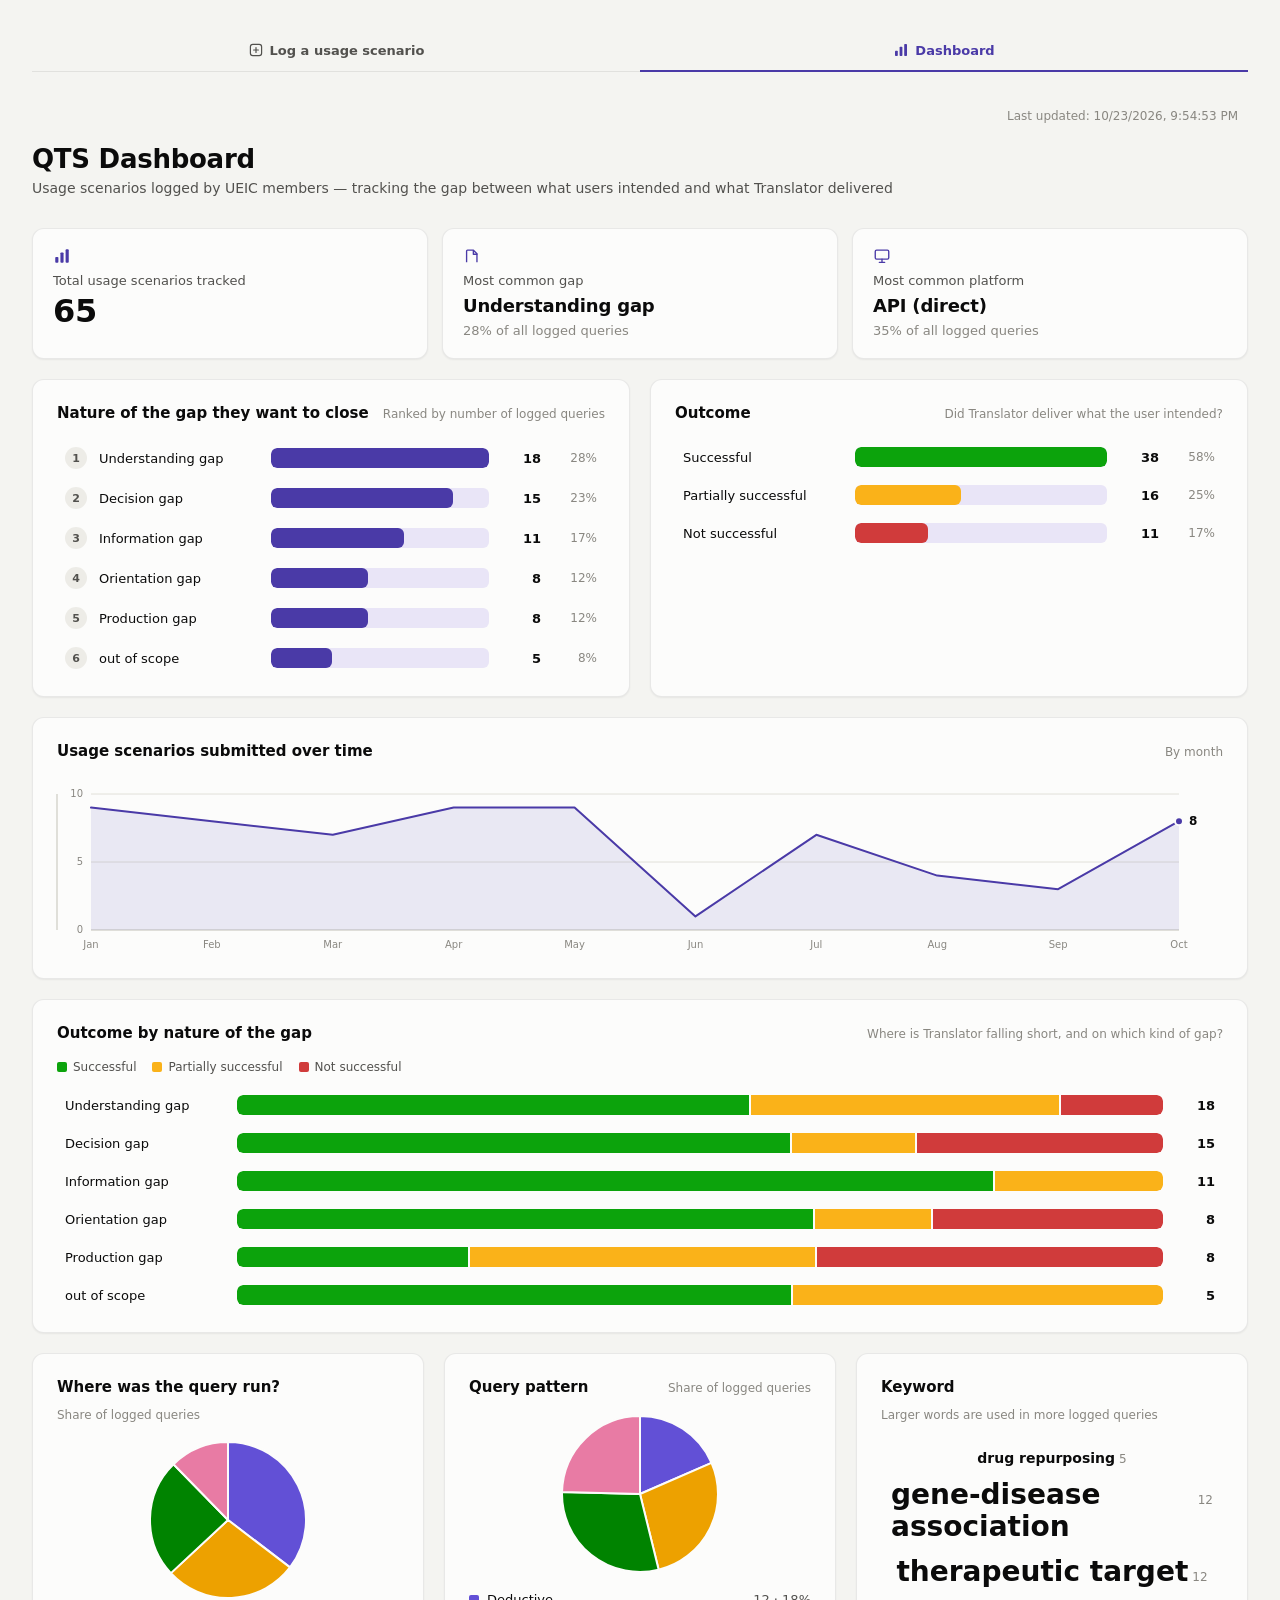
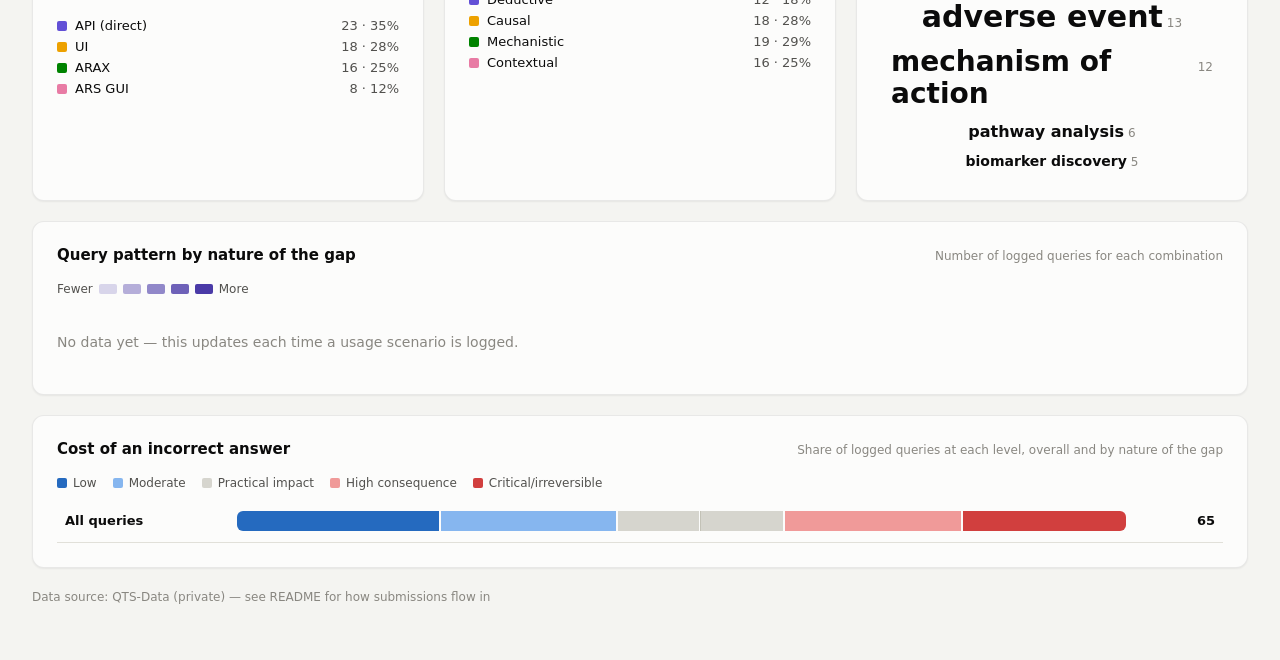
==== commit 3d90d389: "bug fixes" ====
--- a/docs/index.html
+++ b/docs/index.html
@@ -71,7 +71,7 @@
       <section class="chart-card">
         <div class="chart-card-header">
           <h2>Nature of the gap they want to close</h2>
-          <span class="chart-card-sub">Ranked by number of usage scenarios</span>
+          <span class="chart-card-sub">Ranked by number of logged queries</span>
         </div>
         <div id="chart-empty" class="empty-state" hidden></div>
         <div id="chart-container"></div>
@@ -116,7 +116,7 @@
         <section class="chart-card">
           <div class="chart-card-header">
             <h2>Where was the query run?</h2>
-            <span class="chart-card-sub">Share of usage scenarios</span>
+            <span class="chart-card-sub">Share of logged queries</span>
           </div>
           <div id="where-run-empty" class="empty-state" hidden></div>
           <div id="where-run-container"></div>
@@ -125,7 +125,7 @@
         <section class="chart-card">
           <div class="chart-card-header">
             <h2>Query pattern</h2>
-            <span class="chart-card-sub">Share of usage scenarios</span>
+            <span class="chart-card-sub">Share of logged queries</span>
           </div>
           <div id="query-pattern-empty" class="empty-state" hidden></div>
           <div id="query-pattern-container"></div>
@@ -134,7 +134,7 @@
         <section class="chart-card">
           <div class="chart-card-header">
             <h2>Keyword</h2>
-            <span class="chart-card-sub">Larger words are used in more usage scenarios</span>
+            <span class="chart-card-sub">Larger words are used in more logged queries</span>
           </div>
           <div id="keyword-empty" class="empty-state" hidden></div>
           <div id="keyword-container"></div>
@@ -144,7 +144,7 @@
       <section class="chart-card chart-span-2">
         <div class="chart-card-header">
           <h2>Query pattern by nature of the gap</h2>
-          <span class="chart-card-sub">Number of usage scenarios for each combination</span>
+          <span class="chart-card-sub">Number of logged queries for each combination</span>
         </div>
         <div class="heat-legend" aria-hidden="true">
           <span>Fewer</span>
@@ -162,7 +162,7 @@
       <section class="chart-card chart-span-2">
         <div class="chart-card-header">
           <h2>Cost of an incorrect answer</h2>
-          <span class="chart-card-sub">Share of usage scenarios at each level, overall and by nature of the gap</span>
+          <span class="chart-card-sub">Share of logged queries at each level, overall and by nature of the gap</span>
         </div>
         <div id="cost-of-error-empty" class="empty-state" hidden></div>
         <div id="cost-of-error-container">
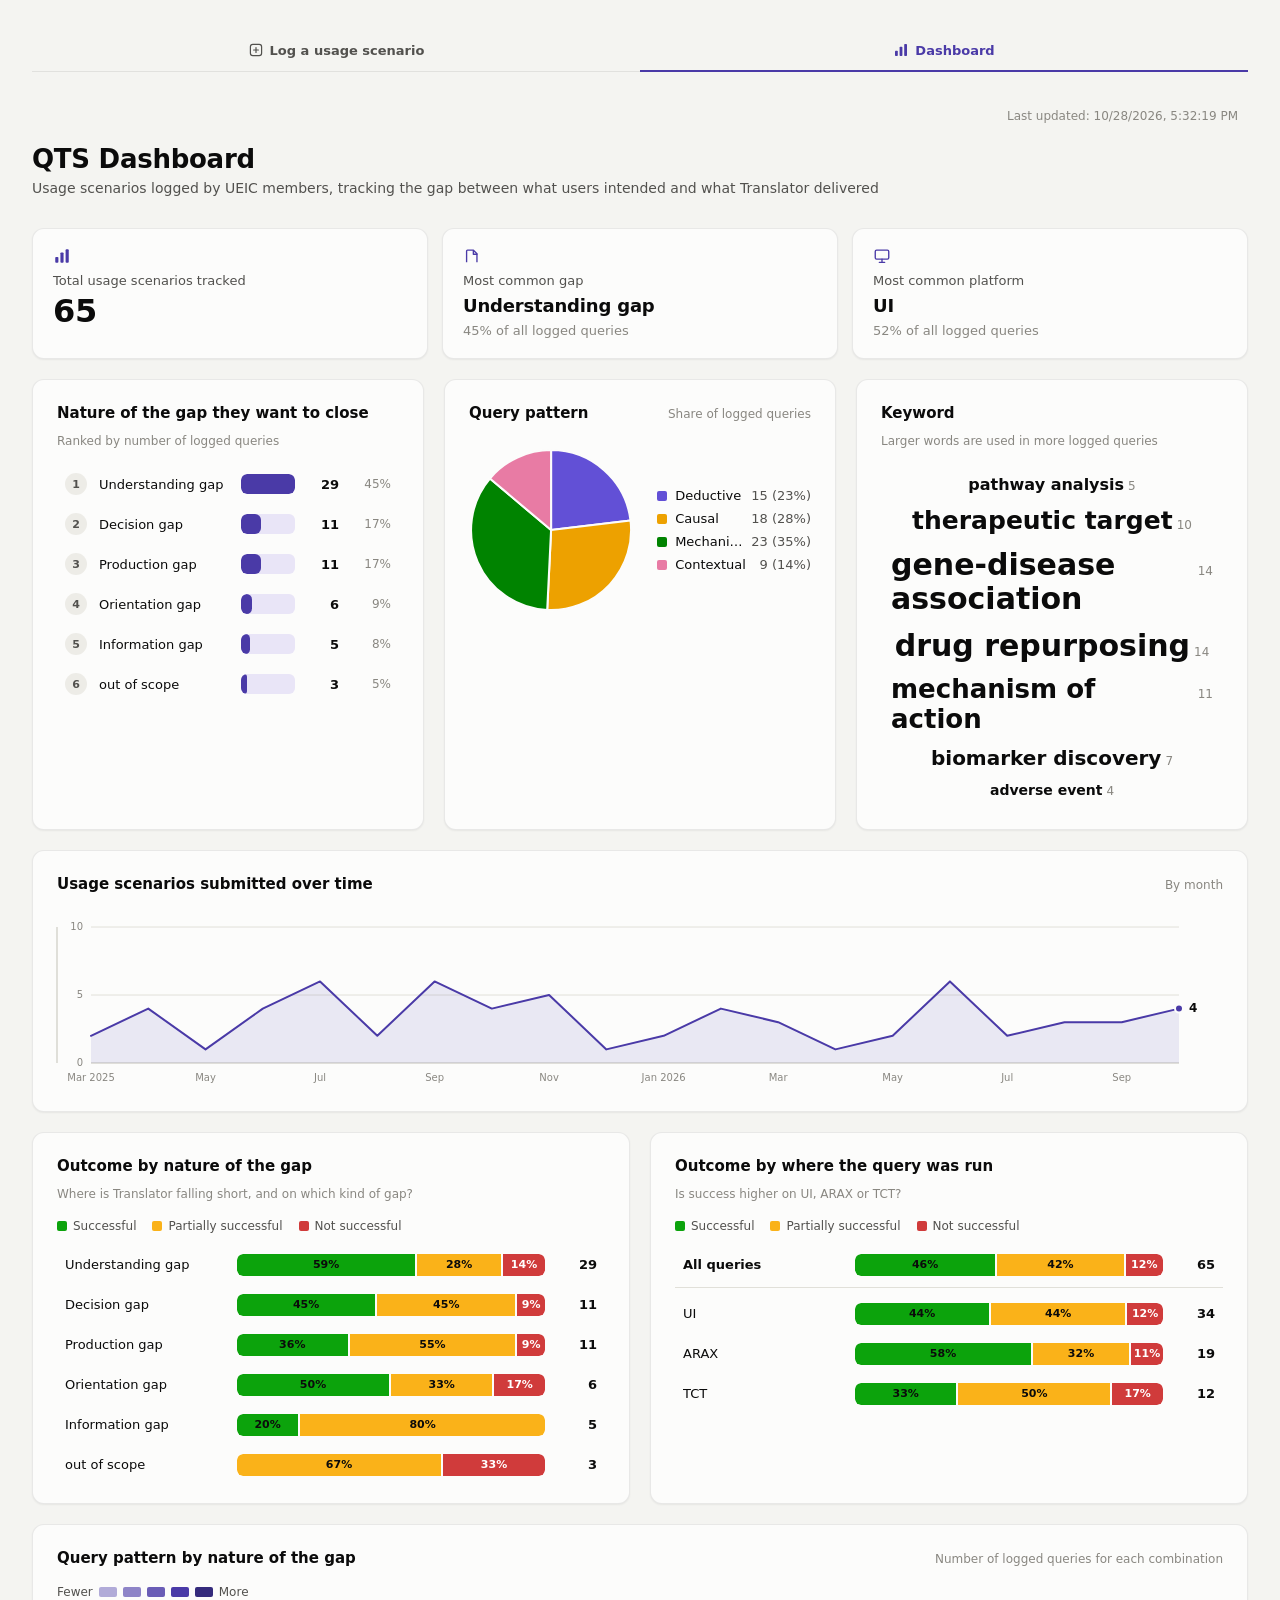
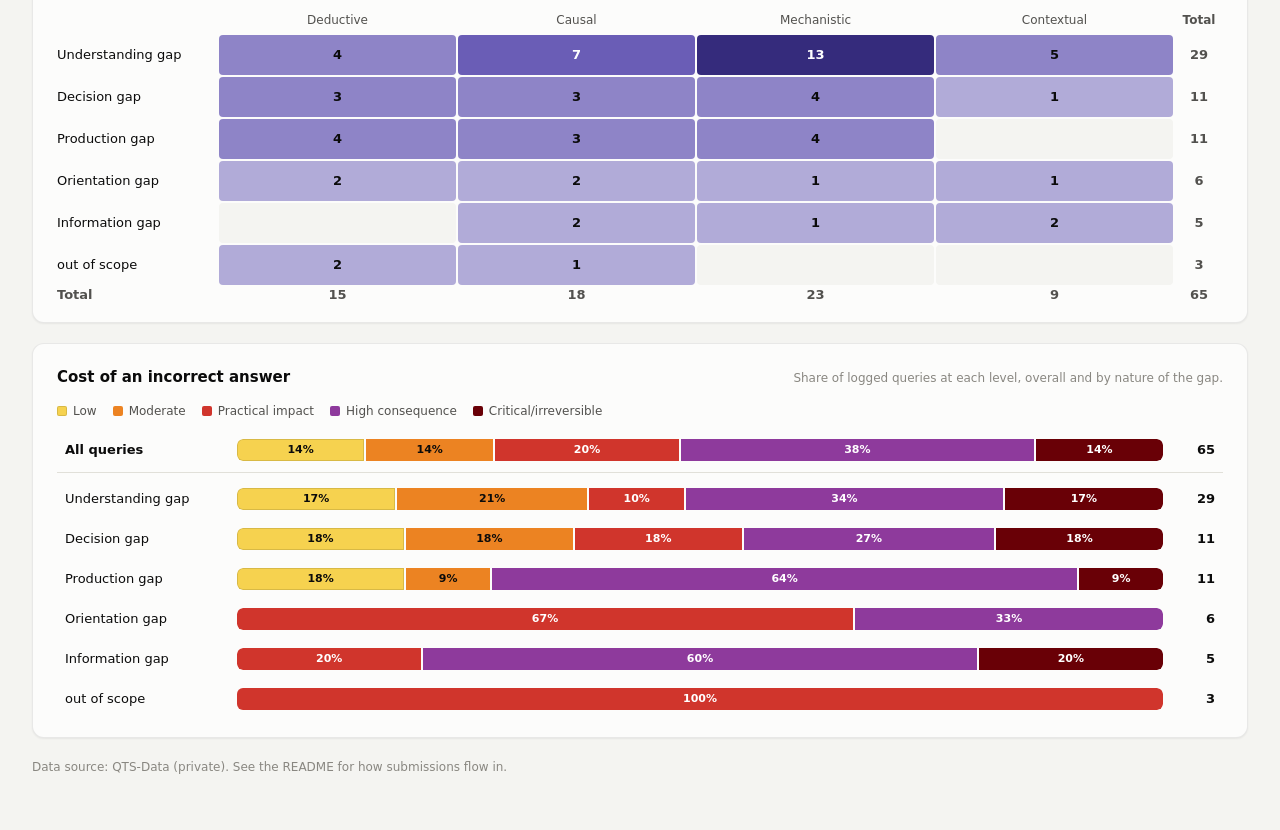
==== commit c2e715e6: "🚀updates dashboard and form" ====
--- a/docs/index.html
+++ b/docs/index.html
@@ -28,10 +28,10 @@
 
     <header class="page-header">
       <div class="header-top">
-        <span class="badge badge-muted" id="last-updated">Last updated: —</span>
+        <span class="badge badge-muted" id="last-updated">Last updated: –</span>
       </div>
       <h1>QTS Dashboard</h1>
-      <p class="subtitle">Usage scenarios logged by UEIC members — tracking the gap between what users intended and what Translator delivered</p>
+      <p class="subtitle">Usage scenarios logged by UEIC members, tracking the gap between what users intended and what Translator delivered</p>
     </header>
 
     <section class="stat-grid" aria-live="polite">
@@ -42,7 +42,7 @@
           <rect x="14" y="2.5" width="3.5" height="15" rx="1" fill="currentColor"/>
         </svg>
         <span class="stat-label">Total usage scenarios tracked</span>
-        <span class="stat-value" id="total-rows">—</span>
+        <span class="stat-value" id="total-rows">–</span>
       </div>
 
       <div class="stat-tile">
@@ -51,7 +51,7 @@
           <path d="M11.5 3.5V8h4.5" stroke="currentColor" stroke-width="1.5" stroke-linejoin="round"/>
         </svg>
         <span class="stat-label">Most common gap</span>
-        <span class="stat-value stat-value-text" id="top-category">—</span>
+        <span class="stat-value stat-value-text" id="top-category">–</span>
         <span class="stat-sub" id="top-category-pct"></span>
       </div>
 
@@ -61,65 +61,23 @@
           <path d="M7 17h6M10 13.5V17" stroke="currentColor" stroke-width="1.5" stroke-linecap="round"/>
         </svg>
         <span class="stat-label">Most common platform</span>
-        <span class="stat-value stat-value-text" id="top-platform">—</span>
+        <span class="stat-value stat-value-text" id="top-platform">–</span>
         <span class="stat-sub" id="top-platform-pct"></span>
       </div>
     </section>
 
     <div class="chart-grid">
 
-      <section class="chart-card">
-        <div class="chart-card-header">
-          <h2>Nature of the gap they want to close</h2>
-          <span class="chart-card-sub">Ranked by number of logged queries</span>
-        </div>
-        <div id="chart-empty" class="empty-state" hidden></div>
-        <div id="chart-container"></div>
-      </section>
-
-      <section class="chart-card">
-        <div class="chart-card-header">
-          <h2>Outcome</h2>
-          <span class="chart-card-sub">Did Translator deliver what the user intended?</span>
-        </div>
-        <div id="outcome-empty" class="empty-state" hidden></div>
-        <div id="outcome-container"></div>
-      </section>
-
-      <section class="chart-card chart-span-2">
-        <div class="chart-card-header">
-          <h2>Usage scenarios submitted over time</h2>
-          <span class="chart-card-sub">By month</span>
-        </div>
-        <div id="trend-empty" class="empty-state" hidden></div>
-        <div id="trend-container" class="trend-chart"></div>
-      </section>
-
-      <section class="chart-card chart-span-2">
-        <div class="chart-card-header">
-          <h2>Outcome by nature of the gap</h2>
-          <span class="chart-card-sub">Where is Translator falling short, and on which kind of gap?</span>
-        </div>
-        <div id="outcome-by-gap-empty" class="empty-state" hidden></div>
-        <div id="outcome-by-gap-container">
-          <div class="stacked-legend">
-            <span class="legend-item"><span class="legend-swatch legend-swatch-good"></span>Successful</span>
-            <span class="legend-item"><span class="legend-swatch legend-swatch-warning"></span>Partially successful</span>
-            <span class="legend-item"><span class="legend-swatch legend-swatch-critical"></span>Not successful</span>
-          </div>
-          <div id="outcome-by-gap-rows" class="stacked-rows"></div>
-        </div>
-      </section>
-
-      <!-- Three compact cards share one row (pies + word cloud). -->
+      <!-- Three compact cards share the top row: gap ranking, query pattern
+           pie and keyword cloud. -->
       <div class="chart-row-3 chart-span-2">
         <section class="chart-card">
           <div class="chart-card-header">
-            <h2>Where was the query run?</h2>
-            <span class="chart-card-sub">Share of logged queries</span>
+            <h2>Nature of the gap they want to close</h2>
+            <span class="chart-card-sub">Ranked by number of logged queries</span>
           </div>
-          <div id="where-run-empty" class="empty-state" hidden></div>
-          <div id="where-run-container"></div>
+          <div id="chart-empty" class="empty-state" hidden></div>
+          <div id="chart-container"></div>
         </section>
 
         <section class="chart-card">
@@ -143,16 +101,57 @@
 
       <section class="chart-card chart-span-2">
         <div class="chart-card-header">
+          <h2>Usage scenarios submitted over time</h2>
+          <span class="chart-card-sub">By month</span>
+        </div>
+        <div id="trend-empty" class="empty-state" hidden></div>
+        <div id="trend-container" class="trend-chart"></div>
+      </section>
+
+      <section class="chart-card">
+        <div class="chart-card-header">
+          <h2>Outcome by nature of the gap</h2>
+          <span class="chart-card-sub">Where is Translator falling short, and on which kind of gap?</span>
+        </div>
+        <div id="outcome-by-gap-empty" class="empty-state" hidden></div>
+        <div id="outcome-by-gap-container">
+          <div class="stacked-legend">
+            <span class="legend-item"><span class="legend-swatch legend-swatch-good"></span>Successful</span>
+            <span class="legend-item"><span class="legend-swatch legend-swatch-warning"></span>Partially successful</span>
+            <span class="legend-item"><span class="legend-swatch legend-swatch-critical"></span>Not successful</span>
+          </div>
+          <div id="outcome-by-gap-rows" class="stacked-rows"></div>
+        </div>
+      </section>
+
+      <section class="chart-card">
+        <div class="chart-card-header">
+          <h2>Outcome by where the query was run</h2>
+          <span class="chart-card-sub">Is success higher on UI, ARAX or TCT?</span>
+        </div>
+        <div id="outcome-by-platform-empty" class="empty-state" hidden></div>
+        <div id="outcome-by-platform-container">
+          <div class="stacked-legend">
+            <span class="legend-item"><span class="legend-swatch legend-swatch-good"></span>Successful</span>
+            <span class="legend-item"><span class="legend-swatch legend-swatch-warning"></span>Partially successful</span>
+            <span class="legend-item"><span class="legend-swatch legend-swatch-critical"></span>Not successful</span>
+          </div>
+          <div id="outcome-by-platform-rows" class="stacked-rows"></div>
+        </div>
+      </section>
+
+      <section class="chart-card chart-span-2">
+        <div class="chart-card-header">
           <h2>Query pattern by nature of the gap</h2>
           <span class="chart-card-sub">Number of logged queries for each combination</span>
         </div>
         <div class="heat-legend" aria-hidden="true">
           <span>Fewer</span>
-          <span class="legend-swatch heat-1"></span>
-          <span class="legend-swatch heat-2"></span>
-          <span class="legend-swatch heat-3"></span>
-          <span class="legend-swatch heat-4"></span>
-          <span class="legend-swatch heat-5"></span>
+          <span class="legend-swatch seq-1"></span>
+          <span class="legend-swatch seq-2"></span>
+          <span class="legend-swatch seq-3"></span>
+          <span class="legend-swatch seq-4"></span>
+          <span class="legend-swatch seq-5"></span>
           <span>More</span>
         </div>
         <div id="pattern-by-gap-empty" class="empty-state" hidden></div>
@@ -162,18 +161,18 @@
       <section class="chart-card chart-span-2">
         <div class="chart-card-header">
           <h2>Cost of an incorrect answer</h2>
-          <span class="chart-card-sub">Share of logged queries at each level, overall and by nature of the gap</span>
+          <span class="chart-card-sub">Share of logged queries at each level, overall and by nature of the gap.</span>
         </div>
         <div id="cost-of-error-empty" class="empty-state" hidden></div>
         <div id="cost-of-error-container">
           <div class="stacked-legend">
-            <span class="legend-item"><span class="legend-swatch diverging-1"></span>Low</span>
-            <span class="legend-item"><span class="legend-swatch diverging-2"></span>Moderate</span>
-            <span class="legend-item"><span class="legend-swatch diverging-3"></span>Practical impact</span>
-            <span class="legend-item"><span class="legend-swatch diverging-4"></span>High consequence</span>
-            <span class="legend-item"><span class="legend-swatch diverging-5"></span>Critical/irreversible</span>
+            <span class="legend-item"><span class="legend-swatch sev-1"></span>Low</span>
+            <span class="legend-item"><span class="legend-swatch sev-2"></span>Moderate</span>
+            <span class="legend-item"><span class="legend-swatch sev-3"></span>Practical impact</span>
+            <span class="legend-item"><span class="legend-swatch sev-4"></span>High consequence</span>
+            <span class="legend-item"><span class="legend-swatch sev-5"></span>Critical/irreversible</span>
           </div>
-          <div id="cost-of-error-rows" class="diverging-rows"></div>
+          <div id="cost-of-error-rows" class="stacked-rows"></div>
           <p id="cost-of-error-note" class="chart-note" hidden></p>
         </div>
       </section>
@@ -181,7 +180,7 @@
     </div>
 
     <footer class="page-footer">
-      <span id="data-source-note">Data source: QTS-Data (private) — see README for how submissions flow in</span>
+      <span id="data-source-note">Data source: QTS-Data (private). See the README for how submissions flow in.</span>
     </footer>
   </main>
 
--- a/docs/style.css
+++ b/docs/style.css
@@ -31,27 +31,36 @@
   --cat-usecase: #9c6f05;
   --cat-query: #2f8f5b;
   --cat-outcome: #2a5fa0;
-  /* Diverging blue <-> red with a neutral gray midpoint (cost of an
-     incorrect answer: Low ... Critical). Each arm validated as a one-hue
-     ordinal ramp with the dataviz skill's validator, per mode. */
-  --diverging-1: #256abf;
-  --diverging-2: #86b6ef;
-  --diverging-3: #d6d5ce;
-  --diverging-4: #f09a99;
-  --diverging-5: #d13f3e;
-  /* Heatmap: 5 steps of the brand purple mixed toward the surface, few ->
-     many, with the label ink that stays legible on each step. Defined via
-     var() so they follow --series-1/--surface-1 into dark mode. */
-  --heat-1: color-mix(in srgb, var(--series-1) 20%, var(--surface-1));
-  --heat-2: color-mix(in srgb, var(--series-1) 40%, var(--surface-1));
-  --heat-3: color-mix(in srgb, var(--series-1) 60%, var(--surface-1));
-  --heat-4: color-mix(in srgb, var(--series-1) 80%, var(--surface-1));
-  --heat-5: var(--series-1);
-  --heat-1-text: var(--text-primary);
-  --heat-2-text: var(--text-primary);
-  --heat-3-text: #ffffff;
-  --heat-4-text: #ffffff;
-  --heat-5-text: #ffffff;
+  /* One 5-step purple ordinal scale (few -> many) for the heatmap, with the label ink that
+     stays legible on each step. Validated with the dataviz skill's checker
+     (--ordinal) against this mode's surface; the lightest step clears 2:1. */
+  --seq-1: #b1abd8;
+  --seq-2: #8e84c7;
+  --seq-3: #6a5db6;
+  --seq-4: #4a3aa7;
+  --seq-5: #352b7c;
+  --seq-1-text: #0b0b0b;
+  --seq-2-text: #0b0b0b;
+  --seq-3-text: #ffffff;
+  --seq-4-text: #ffffff;
+  --seq-5-text: #ffffff;
+  /* Cost of an incorrect answer: Low = yellow ... Critical/irreversible =
+     deep red, with a distinct hue for each level in between (orange, red,
+     purple) so any one level can be named at a glance even when its
+     neighbours are missing from a row. Validated all-pairs with the
+     dataviz skill's checker (colour-blind and normal-vision separation
+     both pass); the pale yellow end is below 3:1 against the card, so
+     every segment carries a printed % and .sev-1 gets a thin edge. */
+  --sev-1: #f6d24f;
+  --sev-2: #ec8322;
+  --sev-3: #d0352c;
+  --sev-4: #8e3a9c;
+  --sev-5: #690006;
+  --sev-1-text: #0b0b0b;
+  --sev-2-text: #0b0b0b;
+  --sev-3-text: #ffffff;
+  --sev-4-text: #ffffff;
+  --sev-5-text: #ffffff;
   /* Pie slices (where run, query pattern): categorical, fixed order, never
      cycled -- a 5th+ category folds into a gray "Other". Validated all-pairs
      with the dataviz skill's checker (light: all pass; dark: CVD in the
@@ -85,21 +94,26 @@
     --cat-usecase: #e0b23e;
     --cat-query: #6bd99b;
     --cat-outcome: #7da8e0;
-    --diverging-1: #5598e7;
-    --diverging-2: #1c5cab;
-    --diverging-3: #4a4a46;
-    --diverging-4: #9e4544;
-    --diverging-5: #e66767;
-    --heat-1: color-mix(in srgb, var(--series-1) 20%, var(--surface-1));
-    --heat-2: color-mix(in srgb, var(--series-1) 40%, var(--surface-1));
-    --heat-3: color-mix(in srgb, var(--series-1) 60%, var(--surface-1));
-    --heat-4: color-mix(in srgb, var(--series-1) 80%, var(--surface-1));
-    --heat-5: var(--series-1);
-    --heat-1-text: #ffffff;
-    --heat-2-text: #ffffff;
-    --heat-3-text: #ffffff;
-    --heat-4-text: #0b0b0b;
-    --heat-5-text: #0b0b0b;
+    --seq-1: #4f4a77;
+    --seq-2: #635c9a;
+    --seq-3: #7870bf;
+    --seq-4: #9085e9;
+    --seq-5: #b7aff3;
+    --seq-1-text: #ffffff;
+    --seq-2-text: #ffffff;
+    --seq-3-text: #ffffff;
+    --seq-4-text: #0b0b0b;
+    --seq-5-text: #0b0b0b;
+    --sev-1: #f6d24f;
+    --sev-2: #ee8a26;
+    --sev-3: #de4433;
+    --sev-4: #b679d4;
+    --sev-5: #8f0f19;
+    --sev-1-text: #0b0b0b;
+    --sev-2-text: #0b0b0b;
+    --sev-3-text: #0b0b0b;
+    --sev-4-text: #0b0b0b;
+    --sev-5-text: #ffffff;
     --pie-1: #9085e9;
     --pie-2: #c98500;
     --pie-3: #008300;
@@ -279,8 +293,8 @@
   grid-column: 1 / -1;
 }
 
-/* A full-width row holding three compact cards (the two pies + the
-   keyword cloud). */
+/* A full-width row holding three compact cards (gap ranking, query pattern
+   pie, keyword cloud). */
 .chart-row-3 {
   display: grid;
   grid-template-columns: repeat(3, minmax(0, 1fr));
@@ -332,8 +346,7 @@
   padding: 24px 0;
 }
 
-#chart-container,
-#outcome-container {
+#chart-container {
   display: flex;
   flex-direction: column;
   gap: 4px;
@@ -351,6 +364,12 @@
 
 .bar-row {
   grid-template-columns: 22px minmax(0, 160px) 1fr 40px 44px;
+}
+
+/* A third-width card has less room, so the label column gives way first
+   (long labels already truncate with a tooltip). */
+.chart-row-3 .bar-row {
+  grid-template-columns: 22px minmax(0, 130px) 1fr 32px 40px;
 }
 
 /* No rank column — outcome is a fixed 3-state scale, not ranked by count. */
@@ -516,7 +535,7 @@
 }
 
 .stacked-track {
-  height: 20px;
+  height: 22px;
   border-radius: 6px;
   display: flex;
   gap: 2px; /* the surface-color gap between segments */
@@ -526,6 +545,30 @@
 .stacked-segment {
   height: 100%;
   cursor: pointer;
+  display: flex;
+  align-items: center;
+  justify-content: center;
+  overflow: hidden;
+  min-width: 0;
+}
+
+/* % printed on a segment (cost and outcome-by-platform charts). Ink comes
+   from the segment's own fill class so it stays legible on every step. */
+.stacked-pct {
+  font-size: 11px;
+  font-weight: 700;
+  line-height: 1;
+  white-space: nowrap;
+  pointer-events: none;
+}
+
+.bar-fill-good,
+.bar-fill-warning {
+  color: #0b0b0b;
+}
+
+.bar-fill-critical {
+  color: #ffffff;
 }
 
 .stacked-segment:focus-visible {
@@ -553,93 +596,24 @@
   background: var(--status-critical);
 }
 
-.stacked-total {
-  font-size: 13px;
-  font-weight: 600;
-  color: var(--text-primary);
-  font-variant-numeric: tabular-nums;
-  text-align: right;
-}
-
-/* ---------- Diverging chart (cost of an incorrect answer) ---------- */
-
-.diverging-1 { background: var(--diverging-1); }
-.diverging-2 { background: var(--diverging-2); }
-.diverging-3 { background: var(--diverging-3); }
-.diverging-4 { background: var(--diverging-4); }
-.diverging-5 { background: var(--diverging-5); }
-
-.diverging-rows {
-  display: flex;
-  flex-direction: column;
-  gap: 4px;
-}
-
-.diverging-row {
-  display: grid;
-  grid-template-columns: minmax(0, 160px) 1fr 40px;
-  align-items: center;
-  gap: 12px;
-  padding: 7px 8px;
-  border-radius: 8px;
-}
-
-.diverging-row:hover {
-  background: color-mix(in srgb, var(--series-1) 6%, transparent);
-}
-
-/* The overall row sits apart from the per-gap rows below it. */
-.diverging-row-overall {
+/* The "All queries" row sits apart from the per-gap rows below it. */
+.stacked-row-overall {
   border-bottom: 1px solid var(--gridline);
   border-radius: 8px 8px 0 0;
   padding-bottom: 11px;
   margin-bottom: 4px;
 }
 
-.diverging-row-overall .stacked-label {
+.stacked-row-overall .stacked-label {
   font-weight: 700;
 }
 
-.diverging-track {
-  display: grid;
-  grid-template-columns: 1fr 1fr;
-  height: 20px;
-  /* the center line every row diverges from */
-  background: linear-gradient(var(--baseline), var(--baseline)) center / 1px 100% no-repeat;
-}
-
-.diverging-half {
-  display: flex;
-  gap: 2px; /* the surface-color gap between segments */
-  height: 100%;
-}
-
-.diverging-half-left {
-  justify-content: flex-end;
-  padding-right: 1px;
-}
-
-.diverging-half-right {
-  padding-left: 1px;
-}
-
-.diverging-segment {
-  height: 100%;
-  cursor: pointer;
-}
-
-.diverging-segment:focus-visible {
-  outline: 2px solid var(--text-primary);
-  outline-offset: -2px;
-}
-
-/* Rounded only at each bar's outer ends -- the center stays square. */
-.diverging-half-left .diverging-segment:first-child {
-  border-radius: 6px 0 0 6px;
-}
-
-.diverging-half-right .diverging-segment:last-child {
-  border-radius: 0 6px 6px 0;
+.stacked-total {
+  font-size: 13px;
+  font-weight: 600;
+  color: var(--text-primary);
+  font-variant-numeric: tabular-nums;
+  text-align: right;
 }
 
 .chart-note {
@@ -700,11 +674,16 @@
   cursor: pointer;
 }
 
-.heat-1 { background: var(--heat-1); color: var(--heat-1-text); }
-.heat-2 { background: var(--heat-2); color: var(--heat-2-text); }
-.heat-3 { background: var(--heat-3); color: var(--heat-3-text); }
-.heat-4 { background: var(--heat-4); color: var(--heat-4-text); }
-.heat-5 { background: var(--heat-5); color: var(--heat-5-text); }
+.seq-1 { background: var(--seq-1); color: var(--seq-1-text); }
+.seq-2 { background: var(--seq-2); color: var(--seq-2-text); }
+.seq-3 { background: var(--seq-3); color: var(--seq-3-text); }
+.seq-4 { background: var(--seq-4); color: var(--seq-4-text); }
+.seq-5 { background: var(--seq-5); color: var(--seq-5-text); }
+.sev-1 { background: var(--sev-1); color: var(--sev-1-text); box-shadow: inset 0 0 0 1px rgba(0, 0, 0, 0.12); }
+.sev-2 { background: var(--sev-2); color: var(--sev-2-text); }
+.sev-3 { background: var(--sev-3); color: var(--sev-3-text); }
+.sev-4 { background: var(--sev-4); color: var(--sev-4-text); }
+.sev-5 { background: var(--sev-5); color: var(--sev-5-text); }
 
 .heat-legend {
   display: flex;
@@ -735,16 +714,23 @@
 
 /* ---------- Pie charts (where run, query pattern) ---------- */
 
+/* Pie with its legend beside it, so the pie can grow into the card's
+   width instead of leaving empty space around a small circle. Wraps to
+   pie-above-legend when the card is too narrow for both. */
 .pie-chart {
   display: flex;
-  flex-direction: column;
-  align-items: center;
-  gap: 18px;
+  flex-wrap: wrap;
+  align-items: center;
+  justify-content: center;
+  gap: 18px 24px;
+  flex: 1;
+  padding-top: 8px;
 }
 
 .pie-svg {
-  width: 160px;
-  height: 160px;
+  width: clamp(150px, 48%, 240px);
+  height: auto;
+  aspect-ratio: 1;
   display: block;
 }
 
@@ -767,8 +753,9 @@
 .pie-legend {
   display: flex;
   flex-direction: column;
-  gap: 6px;
-  width: 100%;
+  gap: 8px;
+  flex: 1 1 150px;
+  min-width: 0;
 }
 
 .pie-legend-item {
@@ -925,73 +912,87 @@
 /* ---------- Form (log-scenario.html) ---------- */
 
 .form-card {
-  max-width: 960px;
-}
-
+  max-width: 1200px;
+}
+
+/* Each section is a collapsible <details>, filled in one at a time (see
+   log-scenario.js). --section-color is set inline per section. */
 .form-section {
-  border-left: 3px solid transparent;
-  padding-left: 20px;
-  margin-bottom: 28px;
+  border: 1px solid var(--border);
+  border-left: 3px solid var(--section-color);
+  border-radius: 10px;
+  margin-bottom: 14px;
+  background: var(--surface-1);
 }
 
 .form-section-title {
-  font-size: 14px;
+  font-size: 15px;
   font-weight: 700;
-  margin: 0 0 14px;
+  color: var(--section-color);
+  margin: 0;
+  padding: 14px 18px 8px;
 }
 
 .form-section-note {
   font-size: 12px;
   color: var(--text-muted);
-  margin: -8px 0 16px;
-  grid-column: 1 / -1;
-}
-
-/* A 6-column base grid so rows of 2 or 3 fields both land evenly: a plain
-   .form-field spans half a row (3/6, the default); .form-field-third spans
-   a third (2/6, for 3-up rows); .form-field-full spans the whole row. */
+  margin: 4px 0 0;
+}
+
+/* Two columns per section: required fields on the left, optional on the
+   right, so filling in the basics is one pass down the left. Stacks on
+   narrow screens (required first). */
 .form-section-fields {
   display: grid;
-  grid-template-columns: repeat(6, minmax(0, 1fr));
-  gap: 18px 20px;
+  grid-template-columns: 1fr 1fr;
+  gap: 20px 32px;
+  align-items: start;
+  padding: 4px 18px 18px;
+}
+
+.form-col {
+  display: flex;
+  flex-direction: column;
+  gap: 20px;
+  min-width: 0;
+}
+
+.form-col-optional {
+  border-left: 1px dashed var(--border);
+  padding-left: 32px;
+  margin-left: -16px;
+}
+
+.form-col-label {
+  font-size: 11px;
+  font-weight: 700;
+  letter-spacing: 0.06em;
+  text-transform: uppercase;
+  color: var(--text-muted);
+  margin: 0 0 -8px;
 }
 
 @media (max-width: 860px) {
-  .form-section-fields {
-    grid-template-columns: repeat(2, minmax(0, 1fr));
-  }
-  .form-field-third {
-    grid-column: span 1;
-  }
-}
-
-@media (max-width: 520px) {
   .form-section-fields {
     grid-template-columns: 1fr;
   }
-  .form-field-third {
-    grid-column: span 1;
+
+  .form-col-optional {
+    border-left: none;
+    padding-left: 0;
+    margin-left: 0;
   }
 }
 
-.form-field-third {
-  grid-column: span 2;
-}
-
-.form-field-full {
-  grid-column: 1 / -1;
-}
-
-/* #outcome-followups wraps a group of conditional fields; when visible its
-   children need to participate directly in the parent .form-section-fields
-   grid (not sit in their own nested box). When JS sets [hidden], the
-   browser's own [hidden] { display: none } default takes over as normal. */
+/* #outcome-followups wraps the conditional "what went wrong" fields; when
+   visible they stack with the same spacing as every other field. */
 #outcome-followups:not([hidden]) {
-  display: contents;
+  display: flex;
+  flex-direction: column;
+  gap: 20px;
 }
 
 .form-field {
-  grid-column: span 3;
   display: flex;
   flex-direction: column;
   gap: 6px;
@@ -1003,9 +1004,67 @@
   color: var(--text-primary);
 }
 
+/* Shown under a field that needs fixing (log-scenario.js). */
+.field-error {
+  font-size: 12px;
+  line-height: 1.4;
+  font-weight: 600;
+  color: var(--status-critical);
+  margin: 0;
+}
+
+.field-error::before {
+  content: "⚠ ";
+}
+
+.form-field [aria-invalid="true"] {
+  border-color: var(--status-critical);
+}
+
+/* Submit button with a one-line "what's still left" beside it. */
+.submit-row {
+  display: flex;
+  flex-wrap: wrap;
+  align-items: center;
+  gap: 10px 16px;
+  margin-top: 6px;
+}
+
+.submit-row .form-submit {
+  margin-top: 0;
+}
+
+.submit-summary {
+  font-size: 13px;
+  color: var(--text-secondary);
+  margin: 0;
+  flex: 1 1 280px;
+}
+
+.submit-summary a {
+  color: var(--status-critical);
+  font-weight: 600;
+}
+
+.submit-summary.is-done {
+  color: var(--status-good);
+  font-weight: 600;
+}
+
+.submit-summary.is-done::before {
+  content: "✓ ";
+}
+
+.field-hint {
+  font-size: 12px;
+  line-height: 1.4;
+  color: var(--text-muted);
+  margin: -2px 0 2px;
+}
+
 /* Required marker, driven by the `required` attribute itself so fields that
-   log-scenario.js toggles (outcome follow-ups, the new use-case-ID box)
-   gain/lose it automatically. */
+   log-scenario.js toggles (the new use-case-ID box) gain/lose it
+   automatically. */
 .form-field:has(> :required:not([hidden])) > label::after {
   content: " *";
   color: var(--status-critical);
@@ -1018,9 +1077,10 @@
 .form-required-note {
   font-size: 12px;
   color: var(--text-muted);
-  margin: 0 0 20px;
-}
-
+  margin: 0 0 16px;
+}
+
+.form-field input,
 .form-field select,
 .form-field textarea {
   font: inherit;
@@ -1031,12 +1091,23 @@
   border-radius: 8px;
   padding: 10px 12px;
   resize: vertical;
-}
-
+  width: 100%;
+}
+
+/* Short answers (IDs, dates, names) don't need the full row. */
+.form-field .input-short {
+  max-width: 420px;
+}
+
+.form-field input:focus,
 .form-field select:focus,
 .form-field textarea:focus {
   outline: 2px solid var(--series-1);
   outline-offset: -1px;
+}
+
+.form-submit {
+  margin-top: 6px;
 }
 
 .form-checkbox-field {
